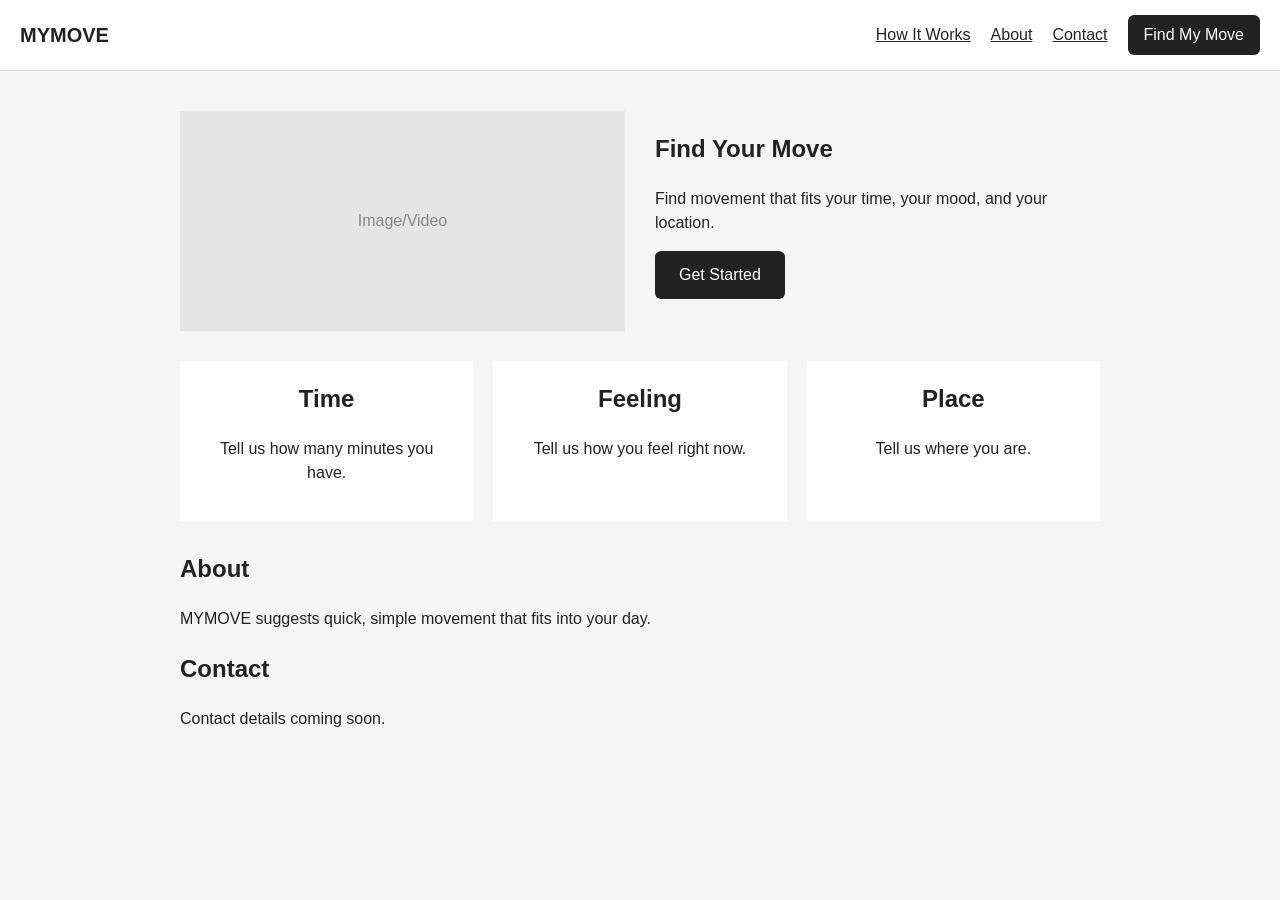
==== index.html @ b5148326 "revised files" ====
<!DOCTYPE html>
<html lang="en">

<head>
    <meta charset="UTF-8">
    <meta name="viewport" content="width=device-width, initial-scale=1.0">
    <title>MYMOVE | Personalized Movement for Everyday Life</title>
    <link rel="stylesheet" href="style.css">
</head>

<body data-page="home">

    <header class="site-header">
        <a href="index.html" class="logo">MYMOVE</a>
        <nav>
            <a href="index.html#how-it-works">How It Works</a>
            <a href="index.html#about">About</a>
            <a href="index.html#contact">Contact</a>
            <a href="move.html" class="nav-button">Find My Move</a>
        </nav>
    </header>

    <main class="container">

        <section class="hero">
            <div class="media-placeholder">Image/Video</div>

            <div>
                <h1>Find Your Move</h1>
                <p>Find movement that fits your time, your mood, and your location.</p>
                <a href="move.html" class="button">Get Started</a>
            </div>
        </section>

        <section id="how-it-works" class="info-row">
            <div class="info-box">
                <h2>Time</h2>
                <p>Tell us how many minutes you have.</p>
            </div>
            <div class="info-box">
                <h2>Feeling</h2>
                <p>Tell us how you feel right now.</p>
            </div>
            <div class="info-box">
                <h2>Place</h2>
                <p>Tell us where you are.</p>
            </div>
        </section>

        <section id="about">
            <h2>About</h2>
            <p>MYMOVE suggests quick, simple movement that fits into your day.</p>
        </section>

        <section id="contact">
            <h2>Contact</h2>
            <p>Contact details coming soon.</p>
        </section>

    </main>

    <script src="script.js"></script>
</body>

</html>
---- style.css ----
* {
    box-sizing: border-box;
}

body {
    margin: 0;
    font-family: Arial, sans-serif;
    background: #f5f5f5;
    color: #222;
    line-height: 1.5;
}

/* Header and nav */
.site-header {
    display: flex;
    flex-wrap: wrap;
    align-items: center;
    justify-content: space-between;
    gap: 10px;
    padding: 15px 20px;
    background: white;
    border-bottom: 1px solid #ddd;
}

.logo {
    font-weight: bold;
    font-size: 1.25rem;
    color: #222;
    text-decoration: none;
}

.site-header nav {
    display: flex;
    flex-wrap: wrap;
    align-items: center;
    gap: 20px;
}

.site-header nav a {
    color: #222;
}

.container {
    max-width: 960px;
    margin: 0 auto;
    padding: 40px 20px;
}

/* Buttons */
.button,
.nav-button {
    display: inline-block;
    padding: 12px 24px;
    border: none;
    border-radius: 6px;
    background: #222;
    color: white !important;
    font-size: 1rem;
    text-decoration: none;
    cursor: pointer;
}

.nav-button {
    padding: 8px 16px;
}

.button.secondary {
    background: #ddd;
    color: #222 !important;
}

.button-row {
    display: flex;
    flex-wrap: wrap;
    gap: 10px;
    margin: 20px 0;
}

button:focus-visible,
a:focus-visible,
input:focus-visible {
    outline: 3px solid #555;
    outline-offset: 2px;
}

/* Layout helpers */
.hero,
.two-column {
    display: grid;
    grid-template-columns: 1fr 1fr;
    gap: 30px;
    align-items: start;
}

.media-placeholder {
    display: flex;
    align-items: center;
    justify-content: center;
    min-height: 220px;
    background: #e5e5e5;
    color: #888;
}

.info-row {
    display: grid;
    grid-template-columns: repeat(3, 1fr);
    gap: 20px;
    margin: 30px 0;
}

.info-box {
    padding: 20px;
    background: white;
    text-align: center;
}

.info-box h2 {
    margin-top: 0;
}

/* Preference questions */
.question-grid {
    display: grid;
    grid-template-columns: repeat(3, 1fr);
    gap: 20px;
}

.question {
    padding: 20px;
    background: white;
}

.question h2 {
    font-size: 1rem;
}

.options {
    display: flex;
    flex-wrap: wrap;
    gap: 10px;
}

.question .options {
    flex-direction: column;
}

.option {
    padding: 10px 16px;
    border: 1px solid #ccc;
    border-radius: 6px;
    background: white;
    font-size: 1rem;
    cursor: pointer;
}

.option:hover,
.option.selected {
    background: #222;
    color: white;
}

#findMove {
    margin-top: 20px;
}

/* Suggestion details */
.details {
    padding-left: 20px;
}

/* Movement page */
.step-list label {
    margin-left: 8px;
}

.step-list li {
    margin-bottom: 8px;
}

.timer-panel {
    padding: 20px;
    background: white;
    text-align: center;
}

.timer {
    font-size: 3rem;
    font-weight: bold;
    margin: 10px 0;
}

.timer-panel .button-row {
    justify-content: center;
}

/* Completion page */
.history {
    padding-left: 20px;
}

/* Messages */
.error {
    color: #b00020;
    min-height: 1.5em;
}

.hidden {
    display: none;
}

/* Mobile */
@media (max-width: 700px) {
    .hero,
    .two-column,
    .info-row,
    .question-grid {
        grid-template-columns: 1fr;
    }

    .button-row .button {
        width: 100%;
        text-align: center;
    }
}
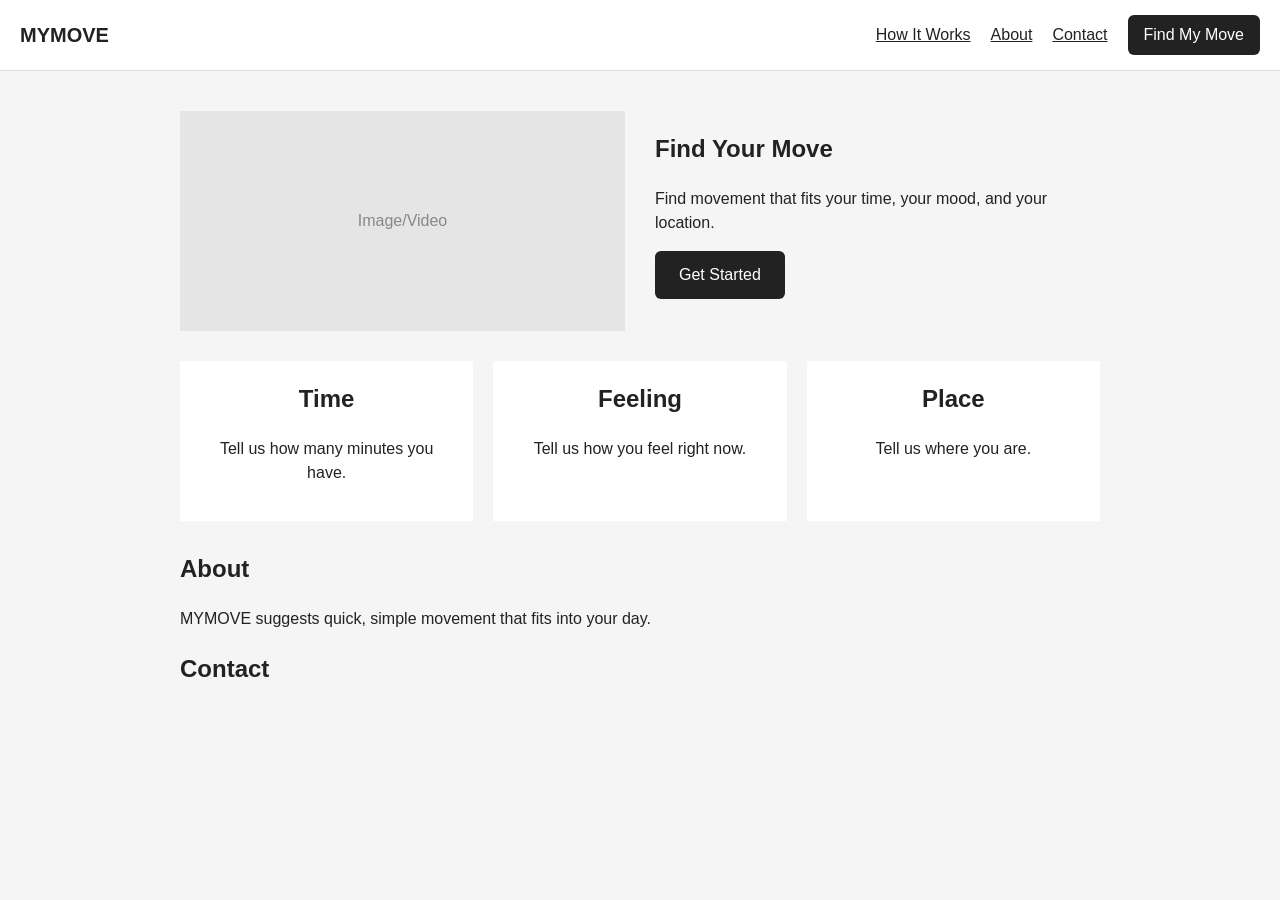
==== commit 43d06bec: "revised index.html" ====
--- a/index.html
+++ b/index.html
@@ -54,7 +54,6 @@
 
         <section id="contact">
             <h2>Contact</h2>
-            <p>Contact details coming soon.</p>
         </section>
 
     </main>
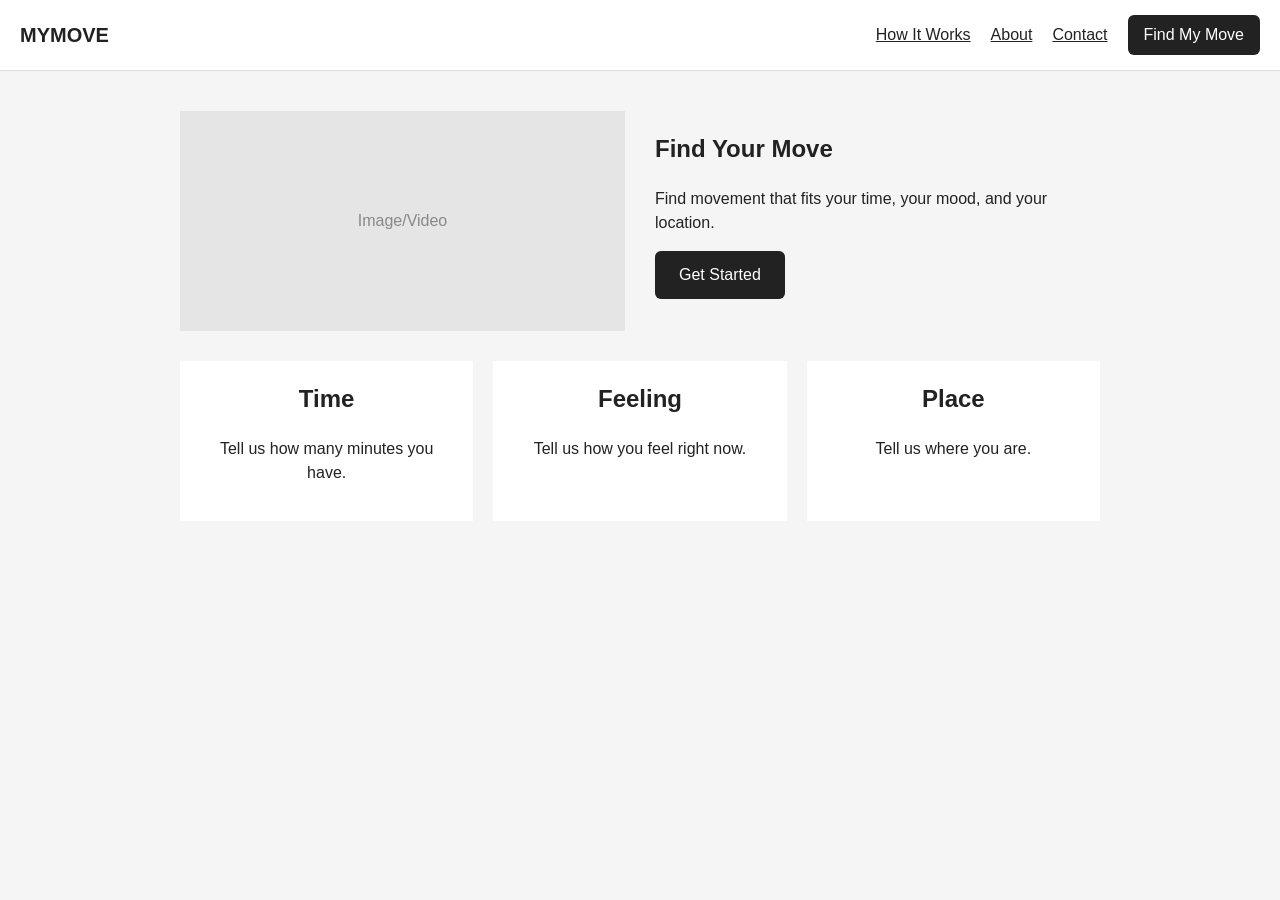
==== commit 4fda8d64: "added and edited files" ====
--- a/index.html
+++ b/index.html
@@ -4,19 +4,19 @@
 <head>
     <meta charset="UTF-8">
     <meta name="viewport" content="width=device-width, initial-scale=1.0">
-    <title>MYMOVE | Personalized Movement for Everyday Life</title>
+    <title>MYMOVE | Movement For The Moment</title>
     <link rel="stylesheet" href="style.css">
 </head>
 
-<body data-page="home">
+<body>
 
     <header class="site-header">
         <a href="index.html" class="logo">MYMOVE</a>
         <nav>
-            <a href="index.html#how-it-works">How It Works</a>
-            <a href="index.html#about">About</a>
-            <a href="index.html#contact">Contact</a>
-            <a href="move.html" class="nav-button">Find My Move</a>
+            <a href="how-it-works.html">How It Works</a>
+            <a href="about.html">About</a>
+            <a href="contact.html">Contact</a>
+            <a href="preferences.html" class="nav-button">Find My Move</a>
         </nav>
     </header>
 
@@ -28,11 +28,11 @@
             <div>
                 <h1>Find Your Move</h1>
                 <p>Find movement that fits your time, your mood, and your location.</p>
-                <a href="move.html" class="button">Get Started</a>
+                <a href="preferences.html" class="button">Get Started</a>
             </div>
         </section>
 
-        <section id="how-it-works" class="info-row">
+        <section class="info-row" aria-label="What MYMOVE asks">
             <div class="info-box">
                 <h2>Time</h2>
                 <p>Tell us how many minutes you have.</p>
@@ -47,18 +47,8 @@
             </div>
         </section>
 
-        <section id="about">
-            <h2>About</h2>
-            <p>MYMOVE suggests quick, simple movement that fits into your day.</p>
-        </section>
-
-        <section id="contact">
-            <h2>Contact</h2>
-        </section>
-
     </main>
 
-    <script src="script.js"></script>
 </body>
 
 </html>
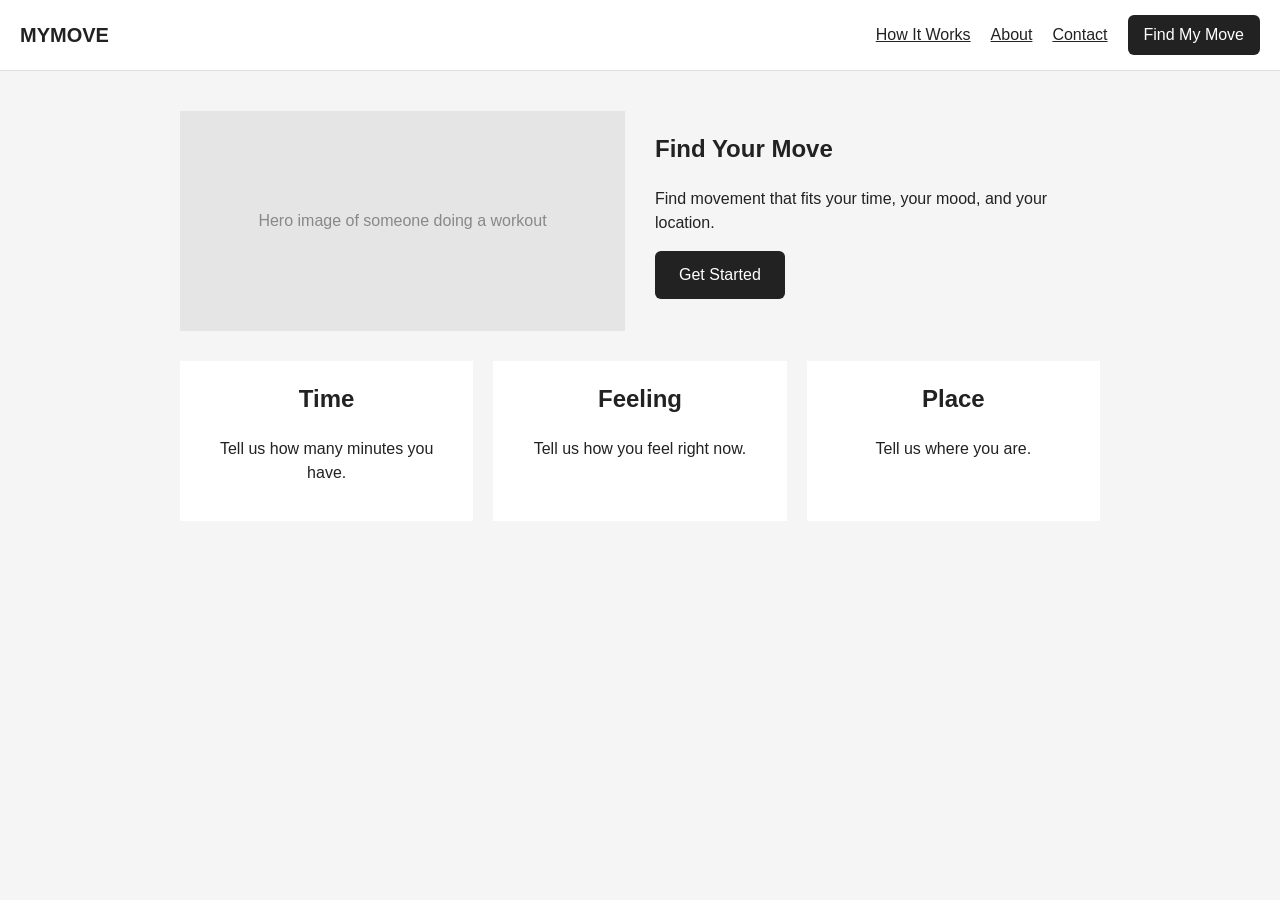
==== commit ae522508: "changed alt text on homepage" ====
--- a/index.html
+++ b/index.html
@@ -23,7 +23,7 @@
     <main class="container">
 
         <section class="hero">
-            <div class="media-placeholder">Image/Video</div>
+            <div class="media-placeholder">Hero image of someone doing a workout</div>
 
             <div>
                 <h1>Find Your Move</h1>
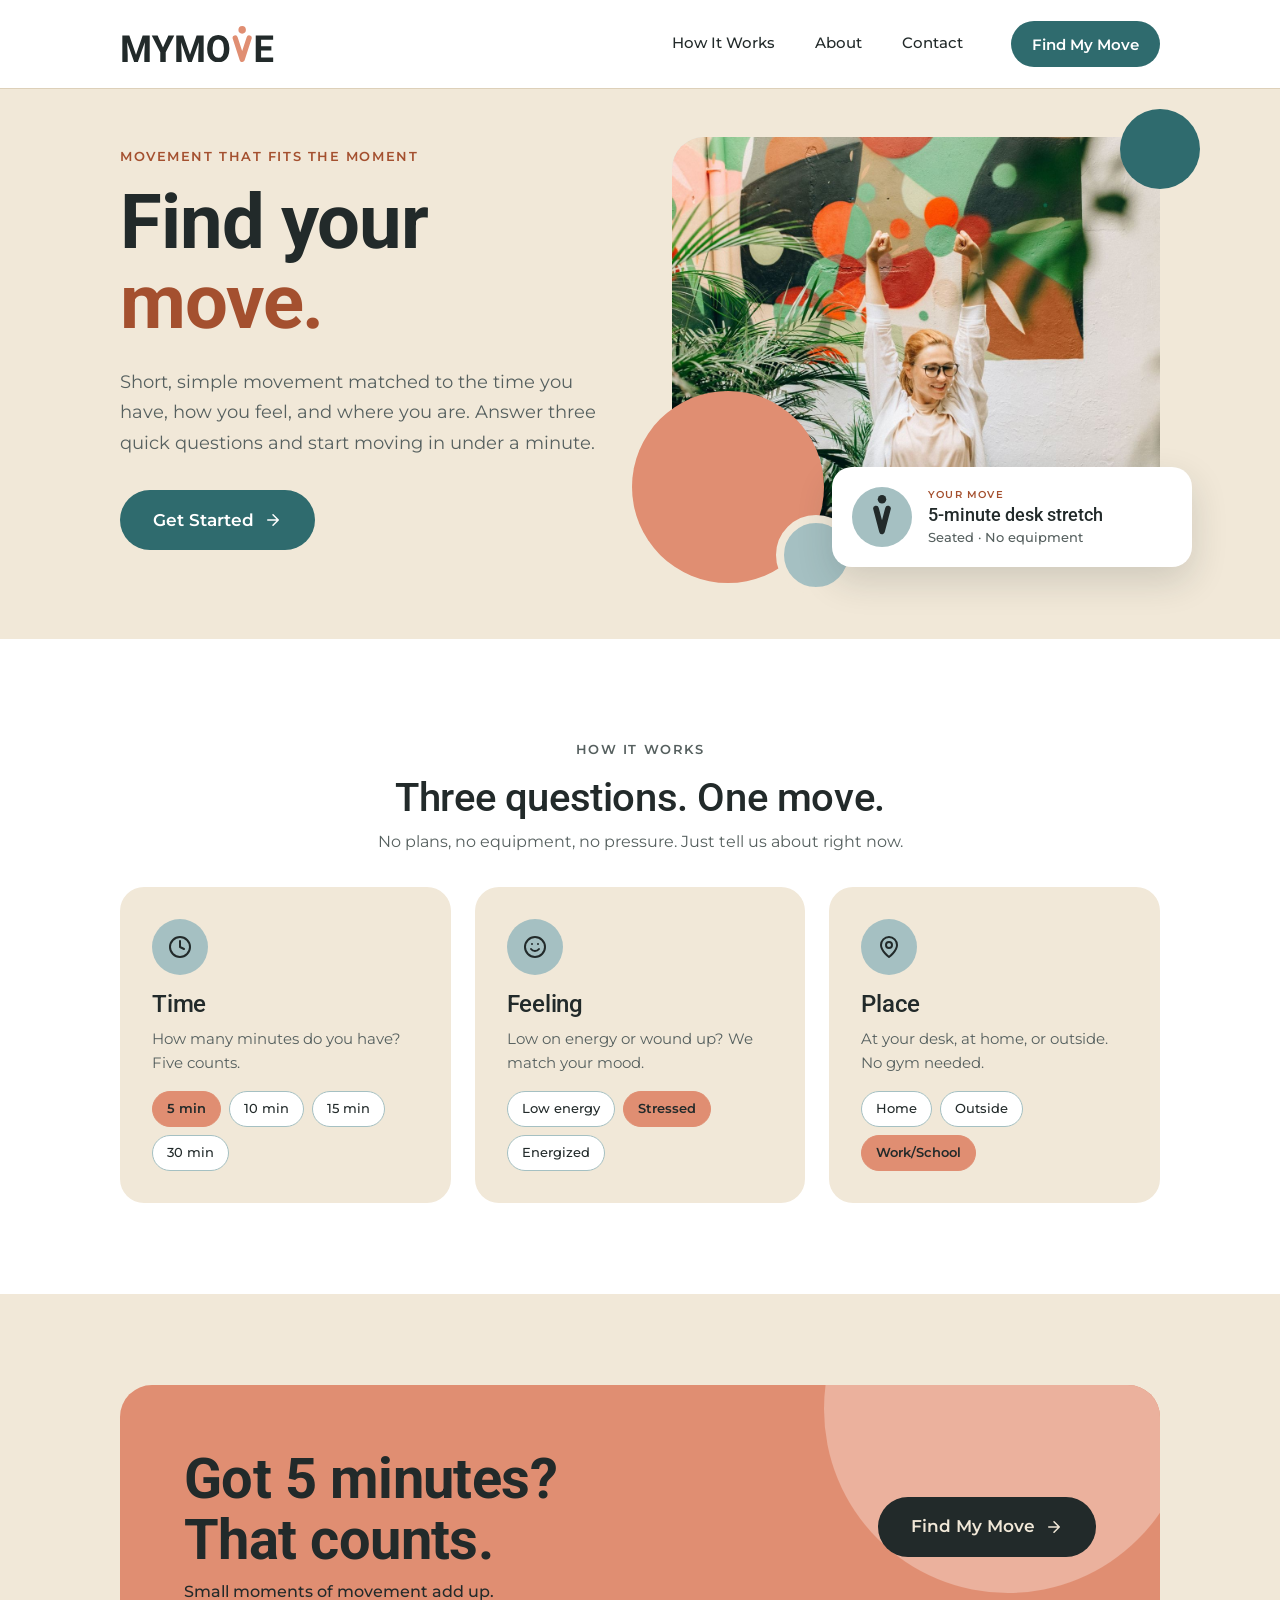
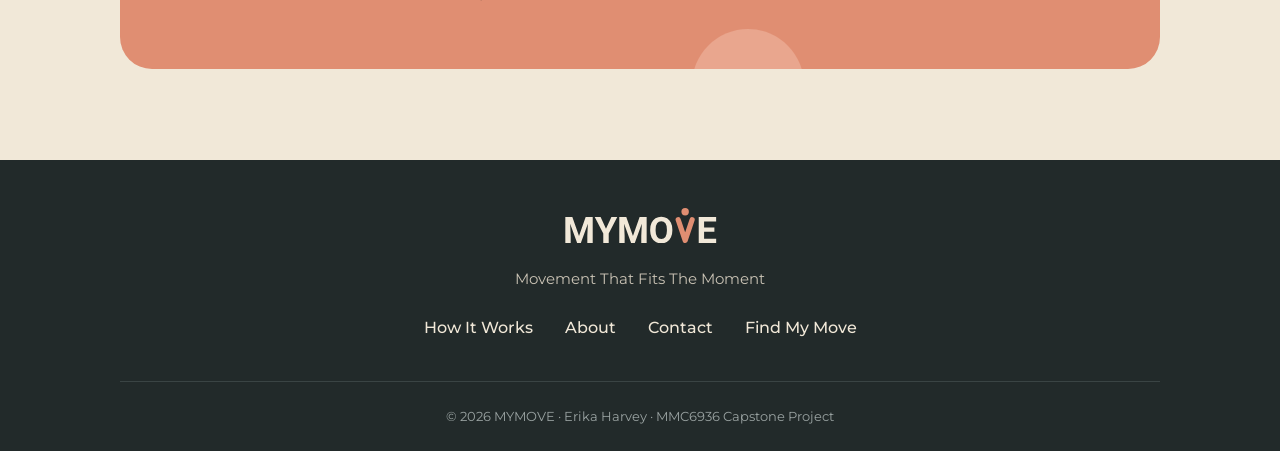
==== commit 1a2b604a: "applied visual designs" ====
--- a/index.html
+++ b/index.html
@@ -1,54 +1,116 @@
 <!DOCTYPE html>
 <html lang="en">
+<head>
+  <meta charset="UTF-8">
+  <meta name="viewport" content="width=device-width, initial-scale=1.0">
+  <title>MYMOVE | Movement For The Moment</title>
+  <meta name="description" content="MYMOVE suggests quick, simple movement that fits your time, your mood, and where you are.">
+  <link rel="icon" href="assets/favicon.svg" type="image/svg+xml">
+  <link rel="preconnect" href="https://fonts.googleapis.com">
+  <link rel="preconnect" href="https://fonts.gstatic.com" crossorigin>
+  <link href="https://fonts.googleapis.com/css2?family=Montserrat:wght@400;500;600&family=Roboto:wght@500;700&display=swap" rel="stylesheet">
+  <link rel="stylesheet" href="css/main.css">
+</head>
+<body data-page="home">
+  <a class="visually-hidden" href="#main">Skip to content</a>
+  <header class="site-header">
+    <div class="container site-header__inner">
+      <a class="site-header__logo" href="index.html"><img src="assets/logo.svg" alt="MYMOVE home" width="154" height="35"></a>
+      <nav class="site-nav" aria-label="Main">
+        <ul class="site-nav__list" id="site-menu">
+          <li><a class="site-nav__link" href="how-it-works.html">How It Works</a></li>
+          <li><a class="site-nav__link" href="about.html">About</a></li>
+          <li><a class="site-nav__link" href="contact.html">Contact</a></li>
+          <li class="site-nav__cta"><a class="button button--primary button--small button--block" href="preferences.html">Find My Move</a></li>
+        </ul>
+      </nav>
+      <a class="button button--primary button--small site-header__cta" href="preferences.html">Find My Move</a>
+      <button class="site-header__toggle" type="button" aria-expanded="false" aria-controls="site-menu">
+        <svg class="icon" aria-hidden="true"><use href="assets/icons.svg#menu"></use></svg><span class="visually-hidden">Menu</span>
+      </button>
+    </div>
+  </header>
+  <main id="main">
+    <section class="hero">
+      <div class="container split">
+        <div>
+          <p class="eyebrow">Movement that fits the moment</p>
+          <h1 class="hero__title">Find your<br> <span class="text-accent">move.</span></h1>
+          <p class="lead">Short, simple movement matched to the time you have, how you feel, and where you are. Answer three quick questions and start moving in under a minute.</p>
+          <div class="hero__actions">
+            <a class="button button--primary button--large" href="preferences.html">Get Started <svg class="icon" aria-hidden="true"><use href="assets/icons.svg#arrow"></use></svg></a>
+          </div>
+        </div>
+        <div class="media hero__media">
+          <div class="media__frame"><img src="assets/images/desk-stretch.jpg" alt="A smiling woman stretches both arms overhead at her desk" width="1200" height="1800" style="object-position: 50% 48%"></div>
+          <span class="media__circle media__circle--teal" aria-hidden="true"></span><span class="media__circle media__circle--terracotta" aria-hidden="true"></span><span class="media__circle media__circle--blue" aria-hidden="true"></span>
+          <div class="move-card">
+            <img class="move-card__mark" src="assets/submark.svg" alt="" width="60" height="60">
+            <div>
+              <p class="move-card__eyebrow">Your move</p>
+              <p class="move-card__title">5-minute desk stretch</p>
+              <p class="move-card__meta">Seated · No equipment</p>
+            </div>
+          </div>
+        </div>
+      </div>
+    </section>
 
-<head>
-    <meta charset="UTF-8">
-    <meta name="viewport" content="width=device-width, initial-scale=1.0">
-    <title>MYMOVE | Movement For The Moment</title>
-    <link rel="stylesheet" href="style.css">
-</head>
+    <section class="section section--white">
+      <div class="container">
+        <header class="section__header section__header--center home-how__header">
+          <p class="eyebrow">How it works</p>
+          <h2>Three questions.<br class="u-mobile-only"> One move.</h2>
+          <p class="u-desktop-only">No plans, no equipment, no pressure. Just tell us about right now.</p>
+        </header>
+        <div class="grid grid--3">
+          <article class="card card--cream input-card input-card--row">
+            <span class="icon-badge input-card__icon"><svg class="icon" aria-hidden="true"><use href="assets/icons.svg#clock"></use></svg></span>
+            <h3 class="card__title input-card__title">Time</h3>
+            <p class="card__text input-card__text">How many minutes do you have? Five counts.</p>
+            <ul class="chip-list input-card__chips" aria-label="Time options"><li class="chip chip--selected">5 min</li><li class="chip">10 min</li><li class="chip">15 min</li><li class="chip">30 min</li></ul>
+          </article>
+          <article class="card card--cream input-card input-card--row">
+            <span class="icon-badge input-card__icon"><svg class="icon" aria-hidden="true"><use href="assets/icons.svg#smile"></use></svg></span>
+            <h3 class="card__title input-card__title">Feeling</h3>
+            <p class="card__text input-card__text">Low on energy or wound up? We match your mood.</p>
+            <ul class="chip-list input-card__chips" aria-label="Feeling options"><li class="chip">Low energy</li><li class="chip chip--selected">Stressed</li><li class="chip">Energized</li></ul>
+          </article>
+          <article class="card card--cream input-card input-card--row">
+            <span class="icon-badge input-card__icon"><svg class="icon" aria-hidden="true"><use href="assets/icons.svg#pin"></use></svg></span>
+            <h3 class="card__title input-card__title">Place</h3>
+            <p class="card__text input-card__text">At your desk, at home, or outside. No gym needed.</p>
+            <ul class="chip-list input-card__chips" aria-label="Place options"><li class="chip">Home</li><li class="chip">Outside</li><li class="chip chip--selected">Work/School</li></ul>
+          </article>
+        </div>
+      </div>
+    </section>
 
-<body>
-
-    <header class="site-header">
-        <a href="index.html" class="logo">MYMOVE</a>
-        <nav>
-            <a href="how-it-works.html">How It Works</a>
-            <a href="about.html">About</a>
-            <a href="contact.html">Contact</a>
-            <a href="preferences.html" class="nav-button">Find My Move</a>
-        </nav>
-    </header>
-
-    <main class="container">
-
-        <section class="hero">
-            <div class="media-placeholder">Hero image of someone doing a workout</div>
-
-            <div>
-                <h1>Find Your Move</h1>
-                <p>Find movement that fits your time, your mood, and your location.</p>
-                <a href="preferences.html" class="button">Get Started</a>
-            </div>
-        </section>
-
-        <section class="info-row" aria-label="What MYMOVE asks">
-            <div class="info-box">
-                <h2>Time</h2>
-                <p>Tell us how many minutes you have.</p>
-            </div>
-            <div class="info-box">
-                <h2>Feeling</h2>
-                <p>Tell us how you feel right now.</p>
-            </div>
-            <div class="info-box">
-                <h2>Place</h2>
-                <p>Tell us where you are.</p>
-            </div>
-        </section>
-
-    </main>
-
+    <section class="section">
+      <div class="container">
+        <div class="cta-band">
+          <div>
+            <h2 class="cta-band__title">Got 5 minutes?<br>That counts.</h2>
+            <p class="cta-band__text">Small moments of movement add up.</p>
+          </div>
+          <a class="button button--dark button--large" href="preferences.html">Find My Move <svg class="icon" aria-hidden="true"><use href="assets/icons.svg#arrow"></use></svg></a>
+        </div>
+      </div>
+    </section>
+  </main>
+  <footer class="site-footer">
+    <div class="container">
+      <img class="site-footer__logo" src="assets/logo-reversed.svg" alt="MYMOVE" width="154" height="35">
+      <p class="site-footer__tagline">Movement That Fits The Moment</p>
+      <ul class="site-footer__links">
+        <li><a href="how-it-works.html">How It Works</a></li>
+        <li><a href="about.html">About</a></li>
+        <li><a href="contact.html">Contact</a></li>
+        <li><a href="preferences.html">Find My Move</a></li>
+      </ul>
+      <p class="site-footer__legal">© 2026 MYMOVE · Erika Harvey · MMC6936 Capstone Project</p>
+    </div>
+  </footer>
+  <script src="js/main.js" defer></script>
 </body>
-
-</html>+</html>
--- a/css/main.css
+++ b/css/main.css
@@ -0,0 +1,50 @@
+/* =========================================================
+   MYMOVE stylesheet
+   ---------------------------------------------------------
+   Organization: layered folders + BEM naming
+     base/        design tokens, reset, typography (global defaults)
+     layout/      page-level structure (containers, sections, grids)
+     components/  reusable blocks named with BEM (.block__element--modifier)
+     pages/       small, page-specific arrangements of components
+     utilities/   single-purpose helpers (loaded last so they win)
+   To add a page: create pages/<page>.css and import it below.
+   To add a component: create components/<component>.css and import it below.
+   Mobile first: base styles target phones, then
+     @media (min-width: 700px)  tablet
+     @media (min-width: 1100px) desktop
+   ========================================================= */
+
+@import url("base/tokens.css");
+@import url("base/reset.css");
+@import url("base/typography.css");
+
+@import url("layout/layout.css");
+
+@import url("components/button.css");
+@import url("components/icon.css");
+@import url("components/site-header.css");
+@import url("components/site-footer.css");
+@import url("components/card.css");
+@import url("components/input-card.css");
+@import url("components/chip.css");
+@import url("components/option.css");
+@import url("components/stepper.css");
+@import url("components/media.css");
+@import url("components/move-card.css");
+@import url("components/cta-band.css");
+@import url("components/step-list.css");
+@import url("components/timer.css");
+@import url("components/note.css");
+@import url("components/stat.css");
+@import url("components/history.css");
+
+@import url("pages/home.css");
+@import url("pages/preferences.css");
+@import url("pages/suggestion.css");
+@import url("pages/activity.css");
+@import url("pages/completion.css");
+@import url("pages/how-it-works.css");
+@import url("pages/about.css");
+@import url("pages/contact.css");
+
+@import url("utilities/utilities.css");
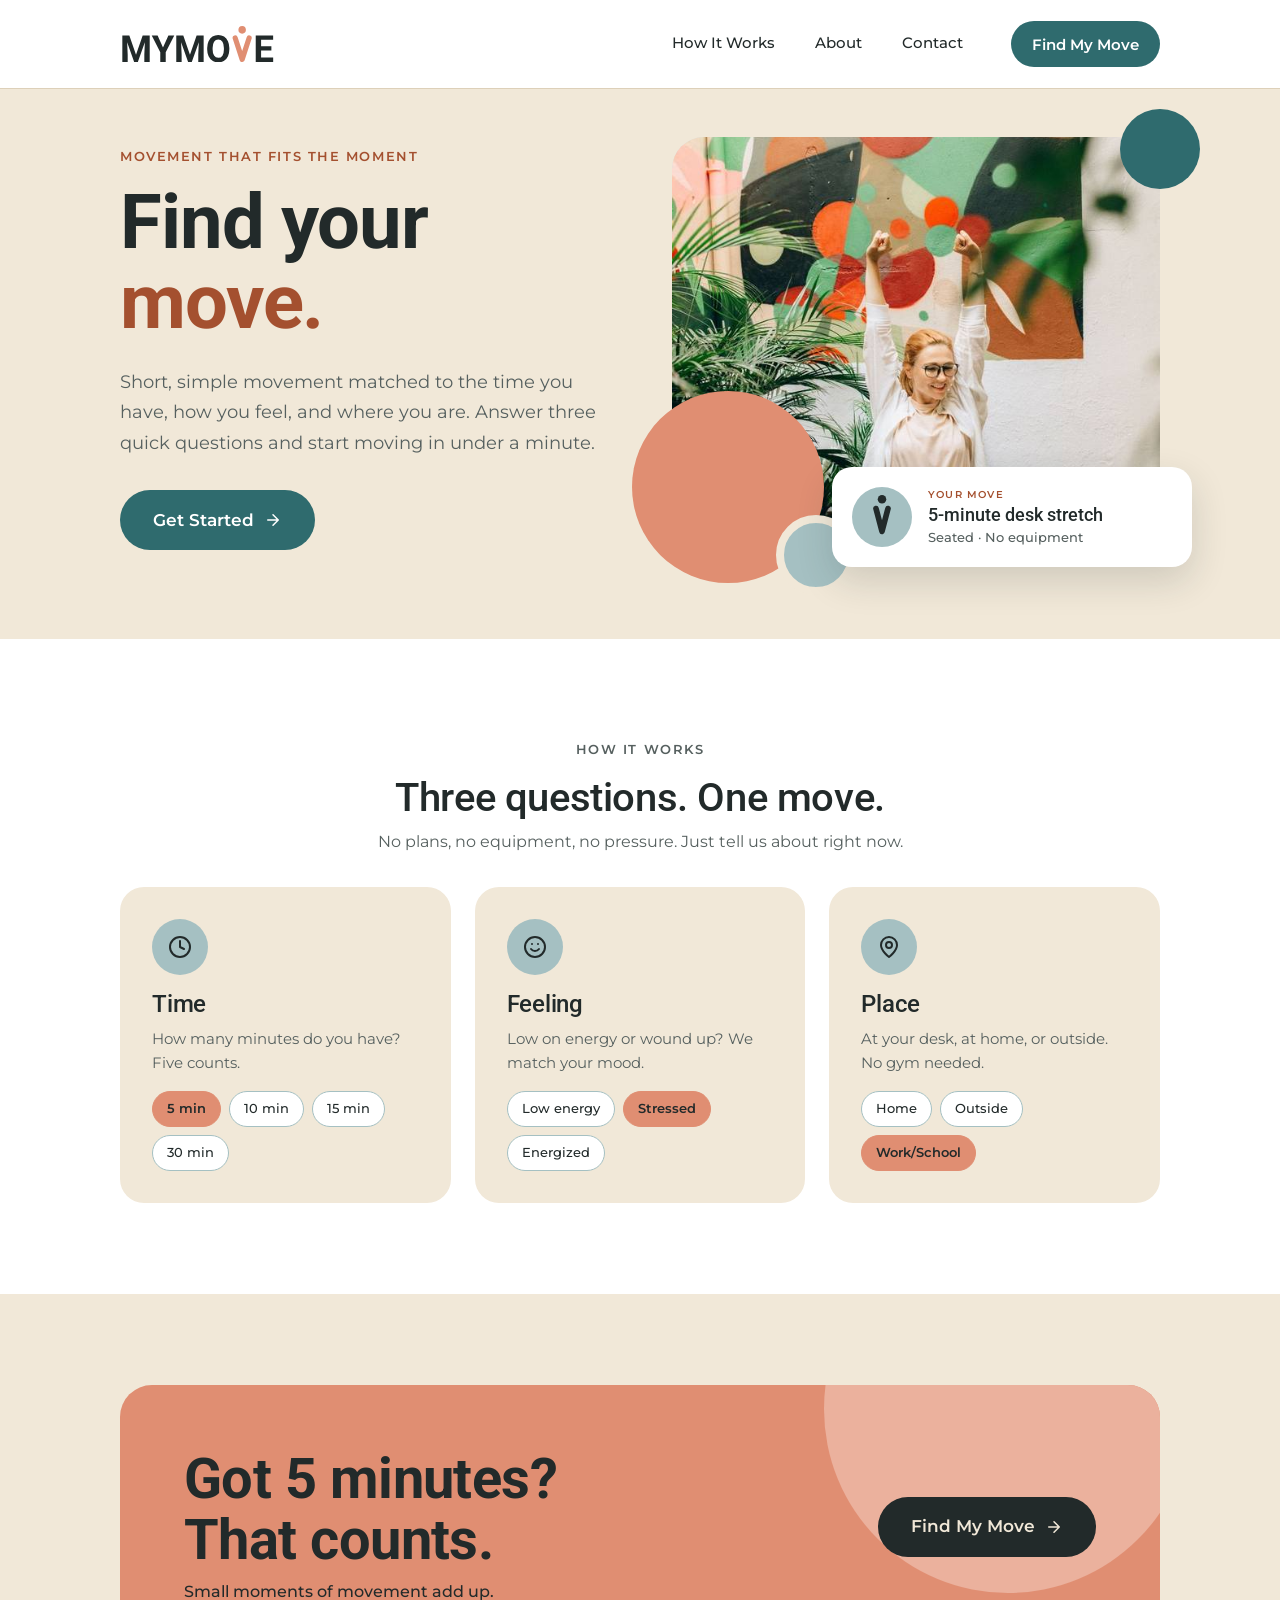
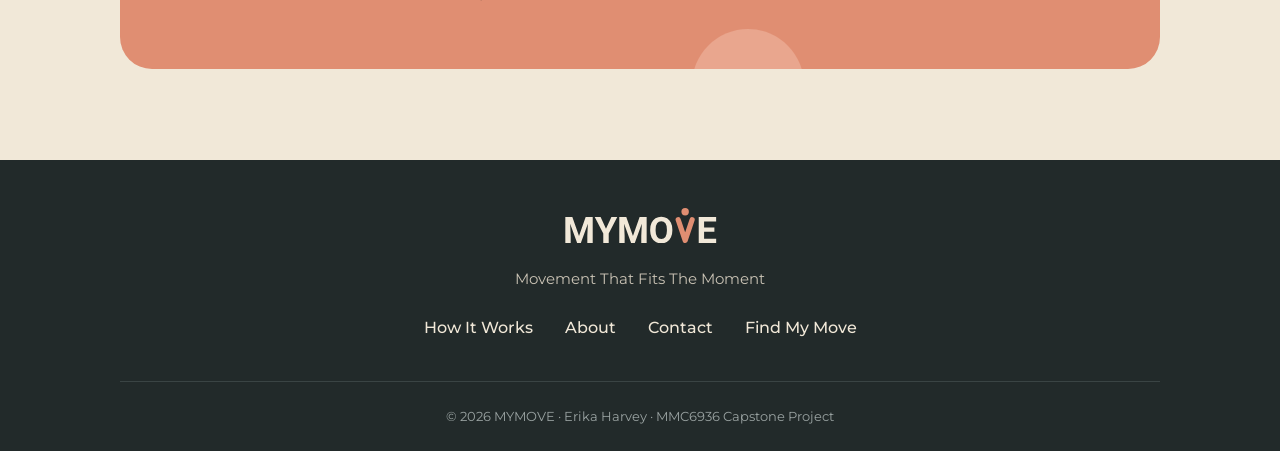
==== commit 9180acb0: "fixes for audit" ====
--- a/index.html
+++ b/index.html
@@ -8,8 +8,10 @@
   <link rel="icon" href="assets/favicon.svg" type="image/svg+xml">
   <link rel="preconnect" href="https://fonts.googleapis.com">
   <link rel="preconnect" href="https://fonts.gstatic.com" crossorigin>
-  <link href="https://fonts.googleapis.com/css2?family=Montserrat:wght@400;500;600&family=Roboto:wght@500;700&display=swap" rel="stylesheet">
-  <link rel="stylesheet" href="css/main.css">
+  <!-- Fonts load without blocking the page; text shows in a fallback font for a moment, then swaps -->
+  <link rel="preload" href="https://fonts.googleapis.com/css2?family=Montserrat:wght@400;500;600&family=Roboto:wght@500;700&display=swap" as="style" onload="this.onload=null;this.rel='stylesheet'">
+  <noscript><link rel="stylesheet" href="https://fonts.googleapis.com/css2?family=Montserrat:wght@400;500;600&family=Roboto:wght@500;700&display=swap"></noscript>
+  <link rel="stylesheet" href="css/styles.css">
 </head>
 <body data-page="home">
   <a class="visually-hidden" href="#main">Skip to content</a>
@@ -42,7 +44,7 @@
           </div>
         </div>
         <div class="media hero__media">
-          <div class="media__frame"><img src="assets/images/desk-stretch.jpg" alt="A smiling woman stretches both arms overhead at her desk" width="1200" height="1800" style="object-position: 50% 48%"></div>
+          <div class="media__frame"><img src="assets/images/desk-stretch.jpg" srcset="assets/images/desk-stretch-600.jpg 600w, assets/images/desk-stretch.jpg 900w" sizes="(min-width: 1100px) 540px, (min-width: 700px) 45vw, 92vw" alt="A smiling woman stretches both arms overhead at her desk" width="900" height="1350" fetchpriority="high" decoding="async" style="object-position: 50% 48%"></div>
           <span class="media__circle media__circle--teal" aria-hidden="true"></span><span class="media__circle media__circle--terracotta" aria-hidden="true"></span><span class="media__circle media__circle--blue" aria-hidden="true"></span>
           <div class="move-card">
             <img class="move-card__mark" src="assets/submark.svg" alt="" width="60" height="60">
--- a/css/styles.css
+++ b/css/styles.css
@@ -0,0 +1,945 @@
+/* MYMOVE styles: generated from css/main.css (all source files combined in the same order).
+   Edit the source files, then rebuild with tools/build-css.html. Do not edit this file directly. */
+:root {
+  --color-dusty-blue: #a5c0c2;      
+  --color-terracotta: #e08e72;      
+  --color-soft-cream: #f1e8d8;      
+  --color-charcoal: #222a2a;        
+  --color-deep-teal: #2f6b6e;       
+  --color-deep-terracotta: #a4502f; 
+  --color-white: #ffffff;
+  --color-blue-tint: #dce7e8;
+  --color-terracotta-tint: #f6d8cc;
+  --color-terracotta-light: #ebb19d;
+  --color-cream-dark: #e4d7c1;
+  --color-line: #ddd0b9;
+  --color-text-muted: #56605f;
+  --color-footer-muted: #9aa3a2;
+  --font-heading: "Roboto", Arial, sans-serif;
+  --font-body: "Montserrat", Arial, sans-serif;
+  --text-display: clamp(2.875rem, 2rem + 3.6vw, 4.75rem); 
+  --text-h1: clamp(2.125rem, 1.6rem + 2vw, 3.25rem);       
+  --text-h2: clamp(1.75rem, 1.4rem + 1.4vw, 2.5rem);       
+  --text-h3: clamp(1.25rem, 1.1rem + 0.5vw, 1.5rem);       
+  --text-body: 1rem;
+  --text-lead: clamp(1rem, 0.95rem + 0.25vw, 1.125rem);
+  --text-small: 0.875rem;
+  --text-caption: 0.8125rem;
+  --space-1: 0.5rem;
+  --space-2: 1rem;
+  --space-3: 1.5rem;
+  --space-4: 2rem;
+  --space-5: 2.5rem;
+  --space-6: 3rem;
+  --space-8: 4rem;
+  --space-10: 5rem;
+  --section-space: clamp(3.5rem, 2.5rem + 4vw, 6.25rem);
+  --radius-sm: 0.75rem;
+  --radius-md: 1.25rem;
+  --radius-lg: 1.5rem;
+  --radius-xl: 2rem;
+  --radius-pill: 999px;
+  --shadow-soft: 0 8px 24px rgba(34, 42, 42, 0.1);
+  --shadow-lift: 0 14px 36px rgba(34, 42, 42, 0.16);
+  --container-max: 75rem; 
+  --gutter: 1.25rem;      
+  --header-height: 4.5rem;
+}
+@media (min-width: 700px) {
+  :root { --gutter: 2.5rem; --header-height: 4.75rem; }
+}
+@media (min-width: 1100px) {
+  :root { --gutter: 7.5rem; --header-height: 5.5rem; }
+}
+*, *::before, *::after { box-sizing: border-box; }
+* { margin: 0; }
+html { -webkit-text-size-adjust: 100%; }
+body { min-height: 100vh; line-height: 1.6; -webkit-font-smoothing: antialiased; }
+img, svg, video { display: block; max-width: 100%; }
+img { height: auto; }
+input, button, textarea, select { font: inherit; color: inherit; }
+button { cursor: pointer; background: none; border: 0; padding: 0; }
+:where(ul[class], ol[class]) { list-style: none; padding: 0; }
+a { color: inherit; }
+:focus-visible { outline: 3px solid var(--color-deep-teal); outline-offset: 3px; }
+@media (prefers-reduced-motion: reduce) {
+  *, *::before, *::after { animation: none !important; transition: none !important; scroll-behavior: auto !important; }
+}
+[hidden] { display: none !important; }
+body {
+  font-family: var(--font-body);
+  font-size: var(--text-body);
+  color: var(--color-charcoal);
+  background: var(--color-soft-cream);
+}
+h1, h2, h3, h4 { font-family: var(--font-heading); line-height: 1.15; letter-spacing: -0.01em; }
+h1 { font-weight: 700; font-size: var(--text-h1); }
+h2 { font-weight: 500; font-size: var(--text-h2); }
+h3 { font-weight: 500; font-size: var(--text-h3); }
+p { max-width: 65ch; }
+.eyebrow {
+  font-family: var(--font-body);
+  font-size: var(--text-caption);
+  font-weight: 600;
+  letter-spacing: 0.12em;
+  text-transform: uppercase;
+  color: var(--color-deep-terracotta);
+  margin-bottom: var(--space-2);
+}
+.lead { font-size: var(--text-lead); line-height: 1.7; color: var(--color-text-muted); }
+.text-accent { color: var(--color-deep-terracotta); }
+.text-link {
+  color: var(--color-deep-terracotta);
+  font-weight: 600;
+  text-decoration: underline;
+  text-underline-offset: 0.3em;
+  text-decoration-thickness: 1.5px;
+}
+.text-link:hover { color: var(--color-charcoal); }
+.container {
+  width: 100%;
+  max-width: calc(var(--container-max) + var(--gutter) * 2);
+  margin-inline: auto;
+  padding-inline: var(--gutter);
+}
+.container--narrow { max-width: calc(57.5rem + var(--gutter) * 2); }
+.page { padding-block: var(--space-4) var(--section-space); }
+.section { padding-block: var(--section-space); }
+.section--white { background: var(--color-white); }
+.section__header { margin-bottom: var(--space-4); }
+.section__header--center { text-align: center; }
+.section__header--center p { margin-inline: auto; }
+.section__header--split { display: flex; flex-wrap: wrap; align-items: end; justify-content: space-between; gap: var(--space-2); }
+.section__header p { color: var(--color-text-muted); margin-top: var(--space-1); }
+.page-title { text-align: center; margin-block: var(--space-4) var(--space-4); }
+.page-title p { color: var(--color-text-muted); font-size: var(--text-lead); margin: var(--space-1) auto 0; }
+.grid { display: grid; gap: var(--space-2); }
+@media (min-width: 700px) {
+  .grid--2 { grid-template-columns: repeat(2, 1fr); }
+  .grid--3-tablet { grid-template-columns: repeat(3, 1fr); }
+}
+@media (min-width: 1100px) {
+  .grid { gap: var(--space-3); }
+  .grid--3 { grid-template-columns: repeat(3, 1fr); }
+  .grid--4 { grid-template-columns: repeat(4, 1fr); }
+}
+.split { display: grid; gap: var(--space-5); align-items: center; }
+@media (min-width: 700px) {
+  .split { grid-template-columns: 1fr 1fr; gap: var(--space-4); }
+}
+@media (min-width: 1100px) {
+  .split { gap: var(--space-8); }
+}
+.section--flush-top { padding-top: 0; }
+.button {
+  display: inline-flex;
+  align-items: center;
+  justify-content: center;
+  gap: 0.625rem;
+  min-height: 3.5rem;
+  padding: 0 1.75rem;
+  border-radius: var(--radius-pill);
+  border: 1.5px solid transparent;
+  font-family: var(--font-body);
+  font-weight: 600;
+  font-size: 1rem;
+  line-height: 1;
+  text-decoration: none;
+  white-space: nowrap;
+  transition: background-color 0.2s, color 0.2s, border-color 0.2s, transform 0.2s;
+}
+.button:active { transform: scale(0.98); }
+.button .icon { width: 1.125rem; height: 1.125rem; }
+.button--primary { background: var(--color-deep-teal); color: var(--color-white); }
+.button--primary:hover { background: #245659; }
+.button--secondary { background: var(--color-white); color: var(--color-charcoal); border-color: var(--color-dusty-blue); }
+.button--secondary:hover { border-color: var(--color-deep-teal); }
+.button--dark { background: var(--color-charcoal); color: var(--color-soft-cream); }
+.button--dark:hover { background: #0f1414; }
+.button--small { min-height: 2.875rem; padding: 0 1.25rem; font-size: 0.9375rem; }
+.button--large { min-height: 3.75rem; font-size: 1.0625rem; padding: 0 2rem; }
+.button--block { display: flex; width: 100%; }
+.button[disabled] { opacity: 0.5; cursor: not-allowed; }
+.button-row { display: flex; flex-wrap: wrap; gap: var(--space-2); align-items: center; }
+.button-row--stack > .button { flex: 1 1 100%; }
+@media (min-width: 700px) {
+  .button-row--stack > .button { flex: 1 1 0; }
+}
+.icon { width: 1.5rem; height: 1.5rem; flex-shrink: 0; }
+.icon--sm { width: 1.125rem; height: 1.125rem; }
+.icon--lg { width: 1.75rem; height: 1.75rem; }
+.icon-badge {
+  display: inline-grid;
+  place-items: center;
+  width: 3.5rem;
+  height: 3.5rem;
+  border-radius: 50%;
+  background: var(--color-dusty-blue);
+  color: var(--color-charcoal);
+  flex-shrink: 0;
+}
+.icon-badge--sm { width: 2.75rem; height: 2.75rem; }
+.icon-badge--sm .icon { width: 1.25rem; height: 1.25rem; }
+.icon-badge--tint { background: var(--color-blue-tint); color: var(--color-deep-teal); }
+.icon-badge--terracotta { background: var(--color-terracotta); }
+.icon-badge--teal { background: var(--color-deep-teal); color: var(--color-soft-cream); }
+.num {
+  display: inline-grid;
+  place-items: center;
+  width: 2.75rem;
+  height: 2.75rem;
+  border-radius: 50%;
+  font-family: var(--font-heading);
+  font-weight: 700;
+  background: var(--color-terracotta);
+  color: var(--color-charcoal);
+}
+.num--blue { background: var(--color-dusty-blue); }
+.num--dark { background: var(--color-charcoal); color: var(--color-soft-cream); }
+.num--teal { background: var(--color-deep-teal); color: var(--color-soft-cream); }
+.site-header {
+  position: sticky;
+  top: 0;
+  z-index: 50;
+  background: var(--color-white);
+  border-bottom: 1px solid var(--color-line);
+}
+.site-header__inner {
+  display: flex;
+  align-items: center;
+  gap: var(--space-2);
+  min-height: var(--header-height);
+}
+.site-header__logo { margin-right: auto; display: block; }
+.site-header__logo img { width: 7.75rem; }
+.site-header__cta { display: none; }
+.site-header__toggle {
+  display: grid;
+  place-items: center;
+  width: 2.75rem;
+  height: 2.75rem;
+  border-radius: 50%;
+  background: var(--color-soft-cream);
+  color: var(--color-charcoal);
+}
+.site-nav__list {
+  display: none;
+  position: absolute;
+  top: 100%;
+  left: 0;
+  right: 0;
+  flex-direction: column;
+  gap: var(--space-1);
+  padding: var(--space-2) var(--gutter) var(--space-3);
+  background: var(--color-white);
+  border-bottom: 1px solid var(--color-line);
+  box-shadow: var(--shadow-soft);
+}
+.site-nav__list.is-open { display: flex; }
+.site-nav__link {
+  display: block;
+  padding: 0.75rem 0;
+  font-weight: 500;
+  font-size: 1.0625rem;
+  text-decoration: none;
+  border-bottom: 1px solid var(--color-soft-cream);
+}
+.site-nav__link[aria-current="page"] { color: var(--color-deep-terracotta); }
+.site-nav__cta { margin-top: var(--space-2); }
+@media (min-width: 700px) {
+  .site-header__logo img { width: 8.125rem; }
+  .site-header__cta { display: inline-flex; }
+  .site-nav__cta { display: none; }
+}
+@media (min-width: 1100px) {
+  .site-header__logo img { width: 9.625rem; }
+  .site-header__toggle, .site-header__cta { display: none; }
+  .site-nav__list {
+    display: flex;
+    position: static;
+    flex-direction: row;
+    align-items: center;
+    gap: var(--space-5);
+    padding: 0;
+    border: 0;
+    box-shadow: none;
+    background: none;
+  }
+  .site-nav__link {
+    padding: 0.25rem 0;
+    font-size: 0.9375rem;
+    border-bottom: 2.5px solid transparent;
+  }
+  .site-nav__link:hover { border-bottom-color: var(--color-dusty-blue); }
+  .site-nav__link[aria-current="page"] { color: var(--color-charcoal); border-bottom-color: var(--color-terracotta); }
+  .site-nav__cta { display: list-item; margin: 0 0 0 var(--space-1); }
+}
+.site-footer {
+  background: var(--color-charcoal);
+  color: var(--color-soft-cream);
+  text-align: center;
+  padding-block: var(--space-6) var(--space-3);
+}
+.site-footer__logo { width: 7.75rem; margin: 0 auto; }
+.site-footer__tagline { margin: var(--space-3) auto 0; color: #c9c2b4; font-size: 0.9375rem; }
+.site-footer__links {
+  display: flex;
+  flex-wrap: wrap;
+  justify-content: center;
+  gap: var(--space-1) var(--space-4);
+  margin-top: var(--space-3);
+}
+.site-footer__links a { text-decoration: none; font-weight: 500; }
+.site-footer__links a:hover { color: var(--color-terracotta); }
+.site-footer__legal {
+  margin: var(--space-5) auto 0;
+  padding-top: var(--space-3);
+  border-top: 1px solid #3a4444;
+  max-width: none;
+  color: var(--color-footer-muted);
+  font-size: var(--text-caption);
+}
+@media (min-width: 1100px) {
+  .site-footer__logo { width: 9.625rem; }
+}
+.card {
+  background: var(--color-white);
+  border-radius: var(--radius-lg);
+  padding: 1.25rem;
+}
+@media (min-width: 700px) { .card { padding: var(--space-3); } }
+.card--cream { background: var(--color-soft-cream); }
+.card--shadow { box-shadow: var(--shadow-soft); }
+.card__head { display: flex; align-items: center; justify-content: space-between; gap: var(--space-2); margin-bottom: var(--space-2); }
+.card__index { font-family: var(--font-body); font-weight: 600; font-size: var(--text-caption); letter-spacing: 0.06em; color: var(--color-deep-terracotta); }
+.card__title { margin-bottom: var(--space-1); }
+.card__text { color: var(--color-text-muted); font-size: 0.9375rem; }
+@media (min-width: 1100px) {
+  .card { padding: var(--space-4); }
+}
+h2.card__title, h3.card__title { font-size: var(--text-h3); }
+.input-card {
+  display: grid;
+  grid-template-areas: "icon" "title" "text" "chips";
+  align-content: start;
+  justify-items: start;
+  row-gap: var(--space-1);
+}
+.input-card__icon { grid-area: icon; margin-bottom: var(--space-1); }
+.input-card__title { grid-area: title; margin: 0; }
+.input-card__text { grid-area: text; }
+.input-card__chips { grid-area: chips; margin-top: var(--space-1); }
+.input-card--row {
+  grid-template-columns: auto 1fr;
+  grid-template-areas: "icon title" "text text" "chips chips";
+  column-gap: var(--space-2);
+  align-items: center;
+}
+.input-card--row .input-card__icon { margin-bottom: 0; }
+@media (min-width: 700px) and (max-width: 1099px) {
+  .input-card--row {
+    grid-template-columns: auto minmax(0, 1fr) 18.75rem;
+    grid-template-areas: "icon title chips" "icon text chips";
+    align-items: start;
+  }
+  .input-card--row .input-card__icon { align-self: center; }
+  .input-card--row .input-card__chips { margin-top: 0; align-self: center; }
+}
+@media (min-width: 1100px) {
+  .input-card--row {
+    grid-template-columns: 1fr;
+    grid-template-areas: "icon" "title" "text" "chips";
+    align-items: start;
+  }
+  .input-card--row .input-card__icon { margin-bottom: var(--space-1); }
+}
+.chip-list { display: flex; flex-wrap: wrap; gap: 0.5rem; }
+.chip {
+  display: inline-flex;
+  align-items: center;
+  gap: 0.375rem;
+  min-height: 2.25rem;
+  padding: 0 0.875rem;
+  border-radius: var(--radius-pill);
+  border: 1.5px solid var(--color-dusty-blue);
+  background: var(--color-white);
+  font-size: var(--text-caption);
+  font-weight: 500;
+  white-space: nowrap;
+}
+@media (max-width: 699px) { .chip { padding: 0 0.625rem; } .chip-list { gap: 0.375rem; } }
+.chip--selected { background: var(--color-terracotta); border-color: var(--color-terracotta); font-weight: 600; }
+.chip--info { background: var(--color-blue-tint); border-color: var(--color-blue-tint); font-size: var(--text-small); min-height: 2.5rem; padding: 0 1rem; }
+.chip--info .icon { color: var(--color-deep-teal); width: 1.125rem; height: 1.125rem; }
+.chip--pill-terracotta { background: var(--color-terracotta-tint); border-color: var(--color-terracotta-tint); font-weight: 600; }
+.chip--pill-blue { background: var(--color-blue-tint); border-color: var(--color-blue-tint); font-weight: 600; }
+.option-group { display: grid; gap: 0.75rem; grid-template-columns: 1fr 1fr; }
+.option {
+  display: flex;
+  align-items: center;
+  justify-content: center;
+  gap: 0.5rem;
+  min-height: 3.25rem;
+  padding: 0 1rem;
+  border-radius: var(--radius-pill);
+  border: 1.5px solid var(--color-dusty-blue);
+  background: var(--color-white);
+  font-weight: 500;
+  font-size: 0.9375rem;
+  transition: background-color 0.15s, border-color 0.15s;
+}
+.option .icon { width: 1.125rem; height: 1.125rem; color: var(--color-deep-teal); }
+.option:hover { border-color: var(--color-deep-teal); }
+.option[aria-pressed="true"] { background: var(--color-terracotta); border-color: var(--color-terracotta); font-weight: 600; }
+.option[aria-pressed="true"] .icon { color: var(--color-charcoal); }
+.option__check { display: none; }
+@media (max-width: 699px) {
+  .option { font-size: 0.875rem; padding: 0 0.625rem; gap: 0.375rem; }
+  .option .icon { width: 1rem; height: 1rem; }
+}
+@media (min-width: 700px) {
+  .option-group { grid-template-columns: repeat(4, 1fr); }
+}
+@media (min-width: 1100px) {
+  .option-group--stack { grid-template-columns: 1fr; }
+  .option-group--stack .option { justify-content: flex-start; padding: 0 1.25rem; }
+  .option-group--stack .option__check {
+    display: grid;
+    place-items: center;
+    width: 1.5rem;
+    height: 1.5rem;
+    margin-left: auto;
+    border-radius: 50%;
+    border: 1.5px solid var(--color-dusty-blue);
+    color: transparent;
+  }
+  .option-group--stack .option[aria-pressed="true"] .option__check { background: var(--color-charcoal); border-color: var(--color-charcoal); color: var(--color-terracotta); }
+  .option__check .icon { width: 0.875rem; height: 0.875rem; color: inherit; }
+}
+.stepper { margin: var(--space-3) auto 0; max-width: 35rem; }
+.stepper__summary { display: flex; justify-content: space-between; font-size: var(--text-caption); margin-bottom: 0.5rem; max-width: none; }
+.stepper__summary strong { color: var(--color-deep-terracotta); letter-spacing: 0.1em; font-weight: 600; }
+.stepper__summary span { color: var(--color-text-muted); font-weight: 500; }
+.stepper__list { display: grid; grid-template-columns: repeat(4, 1fr); gap: 0.375rem; }
+.stepper__step { height: 0.375rem; border-radius: 3px; background: var(--color-cream-dark); }
+.stepper__step--done { background: var(--color-deep-teal); }
+.stepper__step--current { background: var(--color-terracotta); }
+.stepper__dot, .stepper__label { display: none; }
+@media (min-width: 700px) {
+  .stepper__summary { display: none; }
+  .stepper__list { position: relative; gap: 0; }
+  .stepper__list::before {
+    content: ""; position: absolute; top: 0.875rem; left: 12.5%; right: 12.5%;
+    height: 3px; background: var(--color-cream-dark);
+  }
+  .stepper__step { position: relative; height: auto; background: none; display: flex; flex-direction: column; align-items: center; gap: 0.5rem; }
+  .stepper__step::before {
+    content: ""; position: absolute; top: 0.875rem; right: 50%; width: 100%; height: 3px; background: transparent;
+  }
+  .stepper__step--done + .stepper__step::before, .stepper__step--done::before { background: var(--color-deep-teal); }
+  .stepper__step:first-child::before { display: none; }
+  .stepper__dot {
+    position: relative; z-index: 1;
+    display: grid; place-items: center;
+    width: 1.75rem; height: 1.75rem; border-radius: 50%;
+    font-family: var(--font-heading); font-weight: 700; font-size: 0.8125rem;
+    background: var(--color-soft-cream); border: 2px solid var(--color-dusty-blue); color: var(--color-text-muted);
+  }
+  .stepper__dot .icon { width: 0.875rem; height: 0.875rem; }
+  .stepper__step--done .stepper__dot { background: var(--color-deep-teal); border-color: var(--color-deep-teal); color: var(--color-white); }
+  .stepper__step--current .stepper__dot { background: var(--color-terracotta); border-color: var(--color-terracotta); color: var(--color-charcoal); box-shadow: 0 0 0 5px var(--color-terracotta-tint); }
+  .stepper__label { display: block; font-size: var(--text-caption); font-weight: 500; color: var(--color-text-muted); }
+  .stepper__step--done .stepper__label { color: var(--color-charcoal); }
+  .stepper__step--current .stepper__label { color: var(--color-charcoal); font-weight: 600; }
+}
+.media { position: relative; }
+.media__frame {
+  position: relative;
+  overflow: hidden;
+  border-radius: var(--radius-xl);
+  background: var(--color-blue-tint);
+  aspect-ratio: 5 / 4;
+}
+.media__frame img { width: 100%; height: 100%; object-fit: cover; }
+.media--tall .media__frame { aspect-ratio: 1 / 1; }
+.media--wide .media__frame { aspect-ratio: 16 / 9; }
+.media__circle { position: absolute; border-radius: 50%; pointer-events: none; }
+.media__circle--terracotta { width: 5.75rem; height: 5.75rem; left: 0.25rem; bottom: -1.5rem; background: var(--color-terracotta); }
+.media__circle--blue { width: 2.5rem; height: 2.5rem; left: 4.5rem; bottom: -2.25rem; background: var(--color-dusty-blue); border: 5px solid var(--color-soft-cream); }
+.media__circle--teal { width: 2.75rem; height: 2.75rem; right: 0.25rem; top: -1rem; background: var(--color-deep-teal); }
+@media (min-width: 700px) {
+  .media__circle--terracotta { width: 7.75rem; height: 7.75rem; left: -1.25rem; bottom: -2rem; }
+  .media__circle--blue { width: 3.25rem; height: 3.25rem; left: 5rem; bottom: -2.75rem; border-width: 6px; }
+  .media__circle--teal { width: 3.5rem; height: 3.5rem; right: -1.25rem; top: -1.25rem; }
+}
+@media (min-width: 1100px) {
+  .media__circle--terracotta { width: 12rem; height: 12rem; left: -2.5rem; bottom: -3.5rem; }
+  .media__circle--blue { width: 5rem; height: 5rem; left: 6.5rem; bottom: -4.25rem; border-width: 8px; }
+  .media__circle--teal { width: 5rem; height: 5rem; right: -2.5rem; top: -1.75rem; }
+}
+@media (max-width: 1099px) { .media:not(:last-child) { margin-bottom: var(--space-5); } }
+.media__video {
+  position: relative;
+  display: grid;
+  place-items: center;
+  aspect-ratio: 16 / 9;
+  border-radius: var(--radius-xl);
+  overflow: hidden;
+  background: linear-gradient(135deg, #3d7a7d, var(--color-deep-teal));
+}
+.media__video::before, .media__video::after { content: ""; position: absolute; border-radius: 50%; background: rgba(255, 255, 255, 0.07); }
+.media__video::before { width: 60%; aspect-ratio: 1; right: -12%; top: -30%; }
+.media__video::after { width: 50%; aspect-ratio: 1; left: -15%; bottom: -35%; }
+.media__video--gif::before, .media__video--gif::after { display: none; }
+.media__gif { position: absolute; inset: 0; width: 100%; height: 100%; object-fit: cover; }
+.media__start {
+  position: absolute; z-index: 2; left: 1rem; bottom: 1rem;   
+  display: inline-flex; align-items: center; gap: 0.5rem;
+  padding: 0.75rem 1.25rem; border-radius: var(--radius-pill);
+  background: var(--color-soft-cream); color: var(--color-charcoal);
+  font-weight: 600; font-size: 0.9375rem; box-shadow: var(--shadow-lift);
+  transition: transform 0.2s;
+}
+.media__start .icon { width: 1.125rem; height: 1.125rem; color: var(--color-deep-teal); }
+.media__start:hover { transform: scale(1.04); }
+.media__countdown {
+  position: absolute; z-index: 1; right: 1rem; top: 1rem;   
+  display: grid; justify-items: center; min-width: 5.5rem;
+  padding: 0.5rem 0.9rem; border-radius: var(--radius-md);
+  background: rgba(255, 255, 255, 0.94); color: var(--color-charcoal); box-shadow: var(--shadow-soft);
+}
+.media__countdown-num { font-family: var(--font-heading); font-weight: 700; font-size: 2.25rem; line-height: 1; }
+.media__countdown-label { font-size: 0.6875rem; font-weight: 600; letter-spacing: 0.06em; text-transform: uppercase; color: var(--color-text-muted); }
+.media__countdown.is-final .media__countdown-num { color: var(--color-deep-terracotta); }
+.media__countdown.is-below-badge { top: 3.5rem; }
+@media (max-width: 699px) {
+  .media__countdown { right: 0.75rem; top: 0.75rem; min-width: 4.25rem; padding: 0.35rem 0.6rem; }
+  .media__countdown.is-below-badge { top: 2.75rem; }
+  .media__countdown-num { font-size: 1.5rem; }
+  .media__countdown-label { font-size: 0.5625rem; }
+}
+.media__label {
+  position: absolute; z-index: 1; top: 1rem; left: 1rem;
+  display: inline-flex; align-items: center; gap: 0.4rem;
+  padding: 0.35rem 0.85rem; border-radius: var(--radius-pill);
+  background: rgba(255, 255, 255, 0.92); font-size: 0.75rem; font-weight: 500;
+  max-width: calc(100% - 9rem);
+}
+.media__label > span { white-space: nowrap; overflow: hidden; text-overflow: ellipsis; }
+.media__count {
+  position: absolute; z-index: 1; top: 1rem; right: 1rem;
+  padding: 0.35rem 0.85rem; border-radius: var(--radius-pill);
+  background: var(--color-terracotta); color: var(--color-charcoal);
+  font-family: var(--font-heading); font-weight: 700; font-size: 0.9375rem;
+}
+@media (max-width: 699px) {
+  .media__label, .media__count { top: 0.75rem; }
+  .media__label { left: 0.75rem; max-width: calc(100% - 7.5rem); }
+  .media__count { right: 0.75rem; font-size: 0.8125rem; padding: 0.3rem 0.7rem; }
+}
+.media__label .icon { width: 0.9rem; height: 0.9rem; color: var(--color-deep-teal); }
+.media__credit { margin-top: 0.75rem; font-size: var(--text-caption); color: var(--color-text-muted); max-width: none; }
+.media__credit strong { color: var(--color-charcoal); font-weight: 600; }
+.media__img--center { object-position: 50% 48%; }
+.media__img--high { object-position: 52% 38%; }
+.media__img--upper { object-position: 52% 42%; }
+@media (max-width: 699px) {
+  .media__start { left: 0.75rem; bottom: 0.75rem; padding: 0.45rem 0.8rem; font-size: 0.75rem; }
+  .media__start .icon { width: 0.875rem; height: 0.875rem; }
+}
+@media (max-width: 699px) {
+  .media__video {
+    aspect-ratio: auto; place-items: normal; align-items: center;
+    grid-template-columns: minmax(0, 1fr) auto auto; gap: 0.4rem;
+    padding: 0.6rem 0.6rem 0;
+  }
+  .media__label, .media__count, .media__countdown { position: static; }
+  .media__label { grid-column: 1; grid-row: 1; justify-self: start; max-width: 100%; min-width: 0; }
+  .media__count { grid-column: 2; grid-row: 1; }
+  .media__countdown {
+    grid-column: 3; grid-row: 1; display: inline-flex; align-items: baseline; gap: 0.3rem;
+    min-width: 0; padding: 0.3rem 0.65rem; border-radius: var(--radius-pill); box-shadow: none;
+  }
+  .media__countdown-num { font-size: 1rem; }
+  .media__gif {
+    position: relative; inset: auto; grid-column: 1 / -1; grid-row: 2;
+    width: calc(100% + 1.2rem); height: auto; aspect-ratio: 16 / 9; margin: 0 -0.6rem;
+  }
+}
+.move-card {
+  position: absolute;
+  right: 0;
+  bottom: -1.75rem;
+  display: flex;
+  align-items: center;
+  gap: 0.75rem;
+  width: min(16rem, 75%);
+  padding: 0.75rem 1rem;
+  border-radius: var(--radius-md);
+  background: var(--color-white);
+  box-shadow: var(--shadow-lift);
+}
+.move-card__mark { width: 2.5rem; flex-shrink: 0; }
+.move-card__eyebrow { font-size: 0.625rem; font-weight: 600; letter-spacing: 0.12em; color: var(--color-deep-terracotta); text-transform: uppercase; }
+.move-card__title { font-family: var(--font-heading); font-weight: 500; font-size: 0.9375rem; line-height: 1.3; }
+.move-card__meta { font-size: 0.75rem; font-weight: 500; color: var(--color-text-muted); }
+@media (min-width: 1100px) {
+  .move-card { width: 22.5rem; right: -2rem; bottom: -2.5rem; padding: 1.25rem; gap: 1rem; }
+  .move-card__mark { width: 3.75rem; }
+  .move-card__title { font-size: 1.125rem; }
+  .move-card__meta { font-size: 0.8125rem; }
+}
+.cta-band {
+  position: relative;
+  overflow: hidden;
+  display: grid;
+  gap: var(--space-3);
+  padding: var(--space-5) var(--space-4);
+  border-radius: var(--radius-xl);
+  background: var(--color-terracotta);
+}
+.cta-band::before, .cta-band::after { content: ""; position: absolute; border-radius: 50%; pointer-events: none; }
+.cta-band::before { width: 20rem; height: 20rem; right: -6rem; top: -8rem; background: var(--color-terracotta-light); }
+.cta-band::after { width: 7rem; height: 7rem; left: 55%; bottom: -4.5rem; background: #e9a68e; }
+.cta-band > * { position: relative; z-index: 1; }
+@media (min-width: 700px) { .cta-band > .button { justify-self: start; } }
+.cta-band__title { font-weight: 700; font-size: clamp(2rem, 1.4rem + 2.6vw, 3.5rem); line-height: 1.1; }
+.cta-band__text { margin-top: var(--space-1); font-weight: 500; }
+@media (min-width: 1100px) {
+  .cta-band { grid-template-columns: 1fr auto; align-items: center; padding: var(--space-8) var(--space-8); }
+  .cta-band::before { width: 23rem; height: 23rem; right: -2rem; top: -10rem; }
+}
+.step-list { display: grid; gap: 0.75rem; counter-reset: step; }
+.step-list__item { display: flex; align-items: center; gap: 0.875rem; counter-increment: step; }
+.step-list__item::before {
+  content: counter(step);
+  display: grid; place-items: center; flex-shrink: 0;
+  width: 1.625rem; height: 1.625rem; border-radius: 50%;
+  background: var(--color-blue-tint); color: var(--color-deep-teal);
+  font-family: var(--font-heading); font-weight: 700; font-size: 0.75rem;
+}
+.step-list--preview .step-list__item { font-size: 0.9375rem; }
+.step-list--live { gap: 0.625rem; }
+.step-list--live .step-list__item {
+  position: relative;
+  min-height: 3.5rem;
+  padding: 0.5rem 1rem;
+  border-radius: 1.125rem;
+  border: 1.2px solid var(--color-line);
+}
+.step-list--live .step-list__item::before { width: 1.875rem; height: 1.875rem; background: none; border: 2px solid var(--color-dusty-blue); color: var(--color-text-muted); }
+.step-list__item--done { border-color: transparent !important; background: rgba(255, 255, 255, 0.6); color: var(--color-text-muted); }
+.step-list__item--done::before { content: "✓" !important; background: var(--color-deep-teal) !important; border-color: var(--color-deep-teal) !important; color: var(--color-white) !important; }
+.step-list__item--current { border-color: transparent !important; background: var(--color-white); box-shadow: var(--shadow-soft); font-weight: 600; overflow: hidden; }
+.step-list__item--current::before { background: var(--color-terracotta) !important; border-color: var(--color-terracotta) !important; color: var(--color-charcoal) !important; }
+.step-list__item--current::after { content: ""; position: absolute; left: 0; top: 0; bottom: 0; width: 6px; background: var(--color-terracotta); }
+.step-list__now { margin-left: auto; padding: 0.25rem 0.75rem; border-radius: var(--radius-pill); background: var(--color-terracotta-tint); color: var(--color-deep-terracotta); font-size: 0.6875rem; font-weight: 600; letter-spacing: 0.1em; }
+.timer {
+  display: grid;
+  justify-items: center;
+  gap: var(--space-3);
+  padding: var(--space-4) var(--space-3);
+  border-radius: var(--radius-xl);
+  background: var(--color-dusty-blue);
+  text-align: center;
+}
+.timer__label { font-size: 0.75rem; font-weight: 600; letter-spacing: 0.12em; text-transform: uppercase; }
+.timer__ring { position: relative; width: min(15rem, 70vw); aspect-ratio: 1; cursor: grab; touch-action: none; border-radius: 50%; }
+.timer__ring.is-dragging { cursor: grabbing; }
+.timer__ring:focus-visible { outline-offset: 6px; }
+.timer__knob { fill: var(--color-soft-cream); }
+.timer__ring:hover .timer__knob, .timer__ring.is-dragging .timer__knob { r: 3.3; }
+.timer__readout { pointer-events: none; }
+.timer__hint { font-size: 0.75rem; font-weight: 500; color: var(--color-charcoal); opacity: 0.75; max-width: none; }
+.timer__ring svg { width: 100%; height: 100%; transform: rotate(-90deg); }
+.timer__track { fill: none; stroke: var(--color-soft-cream); stroke-width: 7; opacity: 0.9; }
+.timer__progress { fill: none; stroke: var(--color-deep-teal); stroke-width: 7; stroke-linecap: round; }
+.timer__readout { position: absolute; inset: 0; display: grid; place-content: center; }
+.timer__time { font-family: var(--font-heading); font-weight: 700; font-size: clamp(2.75rem, 2rem + 2.5vw, 4rem); line-height: 1; letter-spacing: -0.01em; }
+.timer__total { margin-top: 0.5rem; font-weight: 500; font-size: 0.875rem; }
+.timer__message { min-height: 1.4em; font-weight: 600; font-size: 0.875rem; color: var(--color-charcoal); }
+.timer__controls { display: flex; align-items: flex-start; gap: 1.25rem; }
+.timer__control { display: grid; justify-items: center; gap: 0.5rem; font-size: 0.8125rem; font-weight: 500; }
+.timer__control > span:not(.timer__control-label) {
+  display: grid; place-items: center;
+  width: 4.25rem; height: 4.25rem; border-radius: 50%;
+  background: var(--color-white); color: var(--color-deep-teal);
+  transition: background-color 0.15s, transform 0.15s;
+}
+.timer__control .icon { width: 1.5rem; height: 1.5rem; }
+.timer__control:hover > span:not(.timer__control-label) { transform: scale(1.05); }
+.timer__control.is-active { font-weight: 600; }
+@media (max-width: 699px) {
+  .timer__control-label { position: absolute; width: 1px; height: 1px; overflow: hidden; clip: rect(0 0 0 0); white-space: nowrap; }
+}
+.timer__control.is-active > span:not(.timer__control-label) { background: var(--color-deep-teal); color: var(--color-white); width: 5rem; height: 5rem; margin-top: -0.375rem; }
+.timer__control:disabled > span:not(.timer__control-label) { opacity: 0.55; }
+.timer__control:disabled { cursor: default; }
+.timer__note { color: var(--color-text-muted); font-size: var(--text-small); text-align: center; margin: var(--space-2) auto 0; }
+@media (min-width: 700px) and (max-width: 1099px) {
+  .timer { grid-template-columns: auto 1fr; align-items: center; justify-items: center; column-gap: var(--space-4); }
+  .timer__ring { grid-column: 1; width: 13rem; }
+  .timer__label, .timer__controls, .timer__message, .timer__hint { grid-column: 2; }
+  .timer__ring { grid-row: 1 / span 4; }
+}
+.note {
+  display: flex;
+  gap: 1rem;
+  align-items: flex-start;
+  padding: 1rem 1.25rem;
+  border-radius: 1.125rem;
+  background: var(--color-terracotta-tint);
+  font-weight: 500;
+  font-size: 0.9375rem;
+  max-width: none;
+}
+.note .icon { color: var(--color-deep-terracotta); margin-top: 0.1rem; }
+.note--info { background: var(--color-white); box-shadow: var(--shadow-soft); max-width: 40rem; margin: var(--space-6) auto; padding: var(--space-4); flex-direction: column; align-items: center; text-align: center; }
+.note--info p { color: var(--color-text-muted); }
+.stat-group { display: grid; background: var(--color-white); border-radius: var(--radius-lg); padding: 0.5rem 1.25rem; }
+.stat { display: flex; align-items: center; gap: 0.875rem; padding: 0.875rem 0; }
+.stat + .stat { border-top: 1px solid var(--color-line); }
+.stat__label { font-size: 0.75rem; font-weight: 600; letter-spacing: 0.12em; color: var(--color-text-muted); text-transform: uppercase; }
+.stat__value { margin-left: auto; font-family: var(--font-heading); font-weight: 700; font-size: 1.25rem; }
+@media (min-width: 700px) {
+  .stat-group { grid-template-columns: repeat(3, 1fr); gap: var(--space-2); background: none; padding: 0; }
+  .stat, .stat + .stat { border: 0; background: var(--color-white); border-radius: var(--radius-lg); padding: 1.5rem; display: grid; grid-template-columns: auto 1fr; column-gap: 1rem; }
+  .stat .icon-badge { grid-row: span 2; }
+  .stat__value { margin: 0; font-size: clamp(1.375rem, 1rem + 1vw, 1.875rem); }
+}
+.history__head { display: flex; flex-wrap: wrap; align-items: center; justify-content: space-between; gap: var(--space-1) var(--space-2); }
+.history__toggle { white-space: nowrap; display: inline-flex; align-items: center; gap: 0.35rem; color: var(--color-deep-terracotta); font-weight: 600; font-size: var(--text-small); }
+.history__toggle .icon { width: 1.125rem; height: 1.125rem; transition: transform 0.2s; }
+.history__toggle[aria-expanded="true"] .icon { transform: rotate(180deg); }
+.history__list { margin-top: var(--space-2); }
+.history__item { display: flex; align-items: center; gap: 0.875rem; padding: 0.875rem 0; border-top: 1px solid var(--color-line); }
+.history__mark { width: 2.5rem; flex-shrink: 0; }
+.history__title { font-family: var(--font-heading); font-weight: 500; font-size: 1.0625rem; }
+.history__meta { font-size: var(--text-caption); font-weight: 500; color: var(--color-text-muted); }
+.history__rating { margin-left: auto; }
+.history__empty { color: var(--color-text-muted); font-size: var(--text-small); padding-top: var(--space-2); }
+.hero { padding-block: var(--space-4) var(--space-8); }
+.hero__title { font-size: var(--text-display); letter-spacing: -0.015em; line-height: 1.05; margin-bottom: var(--space-3); }
+.hero__actions { display: flex; flex-wrap: wrap; align-items: center; gap: var(--space-2) var(--space-4); margin-top: var(--space-4); }
+.hero__actions .button { flex: 1 1 100%; }
+.hero__media { margin-bottom: var(--space-4); }
+@media (min-width: 700px) {
+  .hero__actions .button { flex: 0 0 auto; }
+  .hero { padding-block: var(--space-6) var(--space-10); }
+}
+@media (max-width: 699px) { .home-how__header { text-align: left; } }
+.question { display: flex; flex-direction: column; }
+.question__head {
+  display: grid;
+  grid-template-columns: auto 1fr;
+  grid-template-areas: "icon index" "title title";
+  align-items: center;
+  gap: var(--space-2);
+  margin-bottom: var(--space-2);
+}
+.question__icon { grid-area: icon; }
+.question__index { grid-area: index; justify-self: end; }
+.question__title { grid-area: title; font-size: 1.25rem; }
+@media (min-width: 700px) and (max-width: 1099px) {
+  .question__head { grid-template-columns: auto 1fr auto; grid-template-areas: "icon title index"; margin-bottom: var(--space-3); }
+  .question__title { font-size: 1.375rem; }
+}
+@media (min-width: 1100px) {
+  .question__head { margin-bottom: var(--space-3); }
+  .question__title { font-size: 1.5rem; min-height: 4rem; }
+}
+.summary-bar {
+  display: grid;
+  gap: var(--space-2);
+  margin-top: var(--space-4);
+}
+.summary-bar__label { font-size: 0.75rem; font-weight: 600; letter-spacing: 0.12em; color: var(--color-deep-terracotta); text-transform: uppercase; }
+.summary-bar__status { display: inline-flex; align-items: center; gap: 0.35rem; font-size: var(--text-small); font-weight: 500; color: var(--color-deep-teal); }
+.summary-bar__status .icon { width: 1rem; height: 1rem; }
+.summary-bar__text { display: none; }
+.summary-bar__error { color: #9b2c1c; font-weight: 600; font-size: var(--text-small); min-height: 1.4em; }
+.summary-bar__actions { display: flex; flex-wrap: wrap; align-items: center; justify-content: flex-end; gap: var(--space-2); }
+@media (max-width: 699px) {
+  .summary-bar {
+    position: sticky;
+    bottom: 0;
+    margin-inline: calc(var(--gutter) * -1);
+    padding: var(--space-2) var(--gutter) var(--space-3);
+    background: var(--color-white);
+    box-shadow: 0 -10px 30px rgba(34, 42, 42, 0.12);
+    border-radius: var(--radius-lg) var(--radius-lg) 0 0;
+  }
+  .summary-bar .chip-list, .summary-bar__label, .summary-bar__status { display: none !important; }
+  .summary-bar__text { display: block; font-weight: 600; font-size: var(--text-small); max-width: none; }
+  .summary-bar__text.is-complete::after { content: "✓"; float: right; color: var(--color-deep-teal); font-size: 1rem; }
+  .summary-bar__actions .button { flex: 1 1 100%; }
+}
+@media (min-width: 700px) {
+  .summary-bar { grid-template-columns: 1fr auto; align-items: center; }
+  .summary-bar__actions { grid-row: span 2; grid-column: 2; }
+}
+.move-detail__title { font-size: clamp(2.75rem, 2rem + 3vw, 4.25rem); letter-spacing: -0.015em; margin-bottom: var(--space-2); }
+.move-detail__desc { margin-block: var(--space-3); }
+.move-detail__steps { margin-bottom: var(--space-3); }
+.move-detail__steps h2 { font-family: var(--font-body); font-weight: 600; font-size: 0.75rem; letter-spacing: 0.12em; text-transform: uppercase; color: var(--color-text-muted); margin-bottom: var(--space-2); }
+.move-detail__match { margin-top: var(--space-3); font-size: var(--text-small); color: var(--color-text-muted); }
+@media (max-width: 699px) {
+  .move-detail__match { text-align: center; margin-inline: auto; }
+  .move-detail__break { display: block; }
+}
+.move-detail__message { margin-top: var(--space-2); font-size: var(--text-small); font-weight: 600; color: var(--color-deep-terracotta); min-height: 1.4em; }
+@media (min-width: 700px) and (max-width: 1099px) {
+  .move-detail.split { grid-template-columns: 1fr; }
+  .move-detail .media__frame { aspect-ratio: 2 / 1; }
+}
+@media (min-width: 1100px) {
+  .move-detail .media__frame { aspect-ratio: 10 / 9; }
+}
+.activity { display: grid; gap: var(--space-3); }
+.activity__title-row { display: flex; align-items: baseline; justify-content: space-between; gap: var(--space-2); }
+.activity__step-count { font-size: var(--text-small); font-weight: 600; color: var(--color-deep-terracotta); white-space: nowrap; }
+.activity__main, .activity__side { display: grid; gap: var(--space-3); align-content: start; }
+.activity__main { display: contents; }
+.activity__video { order: 1; }
+.activity__heading { order: 2; }
+.activity__side { order: 3; }
+.activity__note { order: 4; }
+.activity__steps { order: 5; }
+@media (min-width: 1100px) {
+  .activity { grid-template-columns: 1fr 27.5rem; gap: var(--space-8) var(--space-6); align-items: start; }
+  .activity__main { display: grid; }
+  .activity__side { position: sticky; top: calc(var(--header-height) + var(--space-3)); }
+}
+.activity__side .button { margin-top: var(--space-1); }
+.activity__end--bottom { order: 6; }
+.activity__end--side { display: none; }
+@media (min-width: 1100px) {
+  .activity__end--bottom { display: none; }
+  .activity__end--side { display: block; }
+}
+.activity > *, .activity__main > * { min-width: 0; }
+.activity .timer { min-width: 0; }
+@media (max-width: 359px) {
+  .activity .timer { padding-left: 1rem; padding-right: 1rem; }
+  .activity .timer__controls { gap: 0.75rem; }
+}
+.celebrate { position: relative; width: 12rem; height: 12rem; margin: var(--space-3) auto 0; display: grid; place-items: center; }
+.celebrate__mark { width: 8.75rem; border-radius: 50%; box-shadow: 0 0 0 14px var(--color-white); }
+.celebrate__dot { position: absolute; border-radius: 50%; }
+.celebrate__dot:nth-child(2) { width: 1.75rem; height: 1.75rem; left: -1rem; top: 3.5rem; background: var(--color-terracotta); }
+.celebrate__dot:nth-child(3) { width: 2.5rem; height: 2.5rem; right: -1.5rem; top: 1.5rem; background: var(--color-dusty-blue); }
+.celebrate__dot:nth-child(4) { width: 1.125rem; height: 1.125rem; left: 0.75rem; bottom: 1.5rem; background: var(--color-deep-teal); }
+.celebrate__dot:nth-child(5) { width: 0.875rem; height: 0.875rem; right: 0.5rem; bottom: 2.25rem; background: var(--color-charcoal); }
+.celebrate__dot:nth-child(6) { width: 0.875rem; height: 0.875rem; right: -2.25rem; top: 5.75rem; background: var(--color-terracotta); }
+.celebrate__dot:nth-child(7) { width: 0.75rem; height: 0.75rem; left: 3.5rem; top: -0.5rem; background: var(--color-charcoal); }
+.completion { display: grid; gap: var(--space-2); }
+.completion .page-title { margin-block: var(--space-3) var(--space-2); }
+.completion .page-title h1 { font-size: clamp(2.75rem, 2rem + 3vw, 4rem); }
+.feel { display: grid; gap: var(--space-2); }
+.feel__saved { display: inline-flex; align-items: center; gap: 0.35rem; color: var(--color-deep-teal); font-size: var(--text-caption); font-weight: 500; min-height: 1.4em; }
+.feel__saved .icon { width: 0.9rem; height: 0.9rem; }
+.feel .option-group { grid-template-columns: repeat(3, 1fr); }
+@media (min-width: 700px) {
+  .feel { grid-template-columns: 1fr auto; align-items: center; }
+  .feel .option-group { grid-template-columns: repeat(3, 8.25rem); }
+}
+.completion > * { min-width: 0; }
+@media (max-width: 359px) {
+  .completion .button--large { white-space: normal; padding-left: 1rem; padding-right: 1rem; }
+}
+.page-hero { padding-block: var(--space-6) var(--space-8); }
+.page-hero__title { font-size: clamp(2.5rem, 1.8rem + 3vw, 4.25rem); letter-spacing: -0.015em; margin-bottom: var(--space-2); }
+.page-hero--with-art { display: grid; gap: var(--space-4); align-items: center; }
+.bubbles { position: relative; width: 17rem; height: 11rem; justify-self: end; }
+.bubbles__item { position: absolute; display: grid; place-items: center; border-radius: 50%; }
+.bubbles__item .icon { width: 50%; height: 50%; }
+.bubbles__item--blue { width: 8.5rem; height: 8.5rem; left: 0; top: 1.25rem; background: var(--color-dusty-blue); }
+.bubbles__item--terracotta { width: 6.75rem; height: 6.75rem; left: 7.5rem; top: 4.5rem; background: var(--color-terracotta); }
+.bubbles__item--teal { width: 5.5rem; height: 5.5rem; right: 0; top: 0; background: var(--color-deep-teal); color: var(--color-soft-cream); }
+@media (min-width: 700px) { .page-hero--with-art { grid-template-columns: 1fr auto; } }
+@media (max-width: 699px) { .bubbles { order: -1; width: 12rem; height: 8rem; transform-origin: right top; } .bubbles__item--blue { width: 6rem; height: 6rem; } .bubbles__item--terracotta { width: 4.75rem; height: 4.75rem; left: 5.25rem; top: 3.25rem; } .bubbles__item--teal { width: 3.75rem; height: 3.75rem; } }
+.bubbles__dot { position: absolute; border-radius: 50%; }
+.bubbles__dot--teal { width: 0.9rem; height: 0.9rem; left: -2rem; top: 1rem; background: var(--color-deep-teal); }
+.bubbles__dot--dark { width: 1.25rem; height: 1.25rem; left: 7.75rem; top: -1rem; background: var(--color-charcoal); }
+.bubbles__dot--terracotta { width: 0.8rem; height: 0.8rem; right: -0.25rem; top: 6.5rem; background: var(--color-terracotta); }
+@media (max-width: 699px) { .bubbles__dot--teal { left: -1.25rem; } .bubbles__dot--dark { left: 5.5rem; top: -0.75rem; } .bubbles__dot--terracotta { top: 4.5rem; } }
+.flow-step { position: relative; }
+@media (min-width: 1100px) {
+  .flow-step:not(:last-child)::after {
+    content: "";
+    position: absolute;
+    top: 3.375rem;
+    right: -1.5rem;
+    width: 1.5rem;
+    border-top: 2px dotted var(--color-dusty-blue);
+  }
+}
+.flow-step { display: grid; gap: var(--space-2); align-content: start; }
+.flow-step__top { display: flex; justify-content: space-between; align-items: center; }
+.flow-step__top .icon { color: var(--color-deep-teal); }
+.about-hero__title { font-size: clamp(2.125rem, 1.6rem + 2.4vw, 3.625rem); letter-spacing: -0.015em; margin-bottom: var(--space-3); }
+.about-hero p + p { margin-top: var(--space-2); }
+.story {
+  display: grid;
+  grid-template-areas: "head" "text" "sig" "cta";
+  gap: var(--space-3);
+}
+.story__head { grid-area: head; }
+.story__text { grid-area: text; }
+.story .signature { grid-area: sig; margin-top: 0; }
+.story__cta { grid-area: cta; }
+@media (max-width: 699px) { .story__cta { width: 100%; } }
+@media (min-width: 700px) and (max-width: 1099px) {
+  .story { grid-template-columns: 1fr auto; grid-template-areas: "head head" "text text" "sig cta"; align-items: center; }
+}
+.story__quote { font-size: var(--text-h2); line-height: 1.2; }
+.story__bar { width: 5.625rem; height: 0.5rem; border-radius: 0.25rem; background: var(--color-terracotta); margin-top: var(--space-3); }
+.story__text { font-size: var(--text-lead); line-height: 1.75; }
+.signature { display: flex; align-items: center; gap: 1rem; margin-top: var(--space-3); }
+.signature img { width: 3.25rem; }
+.signature__name { font-family: var(--font-heading); font-weight: 500; font-size: 1.125rem; }
+.signature__role { font-size: var(--text-caption); font-weight: 500; color: var(--color-text-muted); }
+@media (min-width: 1100px) {
+  .story { grid-template-columns: 1fr 1.15fr; grid-template-areas: "head text" "cta sig"; column-gap: var(--space-8); row-gap: var(--space-4); align-items: start; }
+  .story__cta { justify-self: start; }
+}
+@media (max-width: 1099px) {
+  .about-hero.split { grid-template-columns: 1fr; }
+  .about-hero .media { order: -1; margin-bottom: var(--space-5); }
+  .about-hero .media__frame { aspect-ratio: 2 / 1; }
+}
+@media (max-width: 699px) { .about-hero .media__frame { aspect-ratio: 7 / 6; } }
+.email-card { display: grid; gap: var(--space-3); margin-top: var(--space-4); }
+.email-card__row { display: flex; align-items: center; gap: 1rem; }
+.email-card__label { font-size: 0.75rem; font-weight: 600; letter-spacing: 0.12em; color: var(--color-text-muted); text-transform: uppercase; }
+.email-card__address { font-family: var(--font-heading); font-weight: 500; font-size: clamp(1.1875rem, 1rem + 0.6vw, 1.5rem); color: var(--color-deep-terracotta); word-break: break-all; }
+.email-card__footer { display: flex; flex-wrap: wrap; align-items: center; gap: var(--space-2); }
+.email-card__footer .button { flex: 1 1 100%; }
+.email-card__hint { font-size: var(--text-small); color: var(--color-text-muted); }
+@media (max-width: 699px) { .email-card__hint { display: none; } }
+@media (min-width: 700px) { .email-card__footer .button { flex: 0 0 auto; } }
+.art-panel { position: relative; overflow: hidden; display: grid; place-items: center; min-height: 13.75rem; border-radius: var(--radius-xl); background: var(--color-dusty-blue); }
+.art-panel__circle { position: absolute; border-radius: 50%; }
+.art-panel__circle--1 { width: 45%; aspect-ratio: 1; left: -8%; top: -14%; background: var(--color-terracotta); }
+.art-panel__circle--2 { width: 50%; aspect-ratio: 1; right: -14%; bottom: -18%; background: var(--color-deep-teal); }
+.art-panel__circle--3 { width: 15%; aspect-ratio: 1; right: 12%; top: 12%; background: var(--color-soft-cream); }
+.art-panel__circle--4 { width: 9%; aspect-ratio: 1; left: 16%; bottom: 10%; background: var(--color-charcoal); }
+.art-panel__mark { position: relative; width: 9rem; border-radius: 50%; box-shadow: 0 0 0 12px var(--color-white); }
+@media (min-width: 1100px) { .art-panel { min-height: 33rem; } .art-panel__mark { width: 12.5rem; box-shadow: 0 0 0 16px var(--color-white); } }
+@media (max-width: 699px) { .contact-hero.split > .art-panel { order: -1; } }
+@media (min-width: 700px) and (max-width: 1099px) { .contact-hero.split { grid-template-columns: 1fr; } .contact-hero .art-panel { order: -1; min-height: 18.75rem; } }
+.visually-hidden {
+  position: absolute !important;
+  width: 1px; height: 1px;
+  padding: 0; margin: -1px;
+  overflow: hidden; clip: rect(0 0 0 0);
+  white-space: nowrap; border: 0;
+}
+.is-hidden { display: none !important; }
+@media (max-width: 699px) { .u-hide-mobile { display: none; } }
+@media (min-width: 700px) { .u-mobile-only { display: none; } }
+@media (max-width: 1099px) { .u-desktop-only { display: none; } }
+.mt-2 { margin-top: var(--space-2); }
+.mt-3 { margin-top: var(--space-3); }
+.mt-4 { margin-top: var(--space-4); }
+.text-center { text-align: center; }
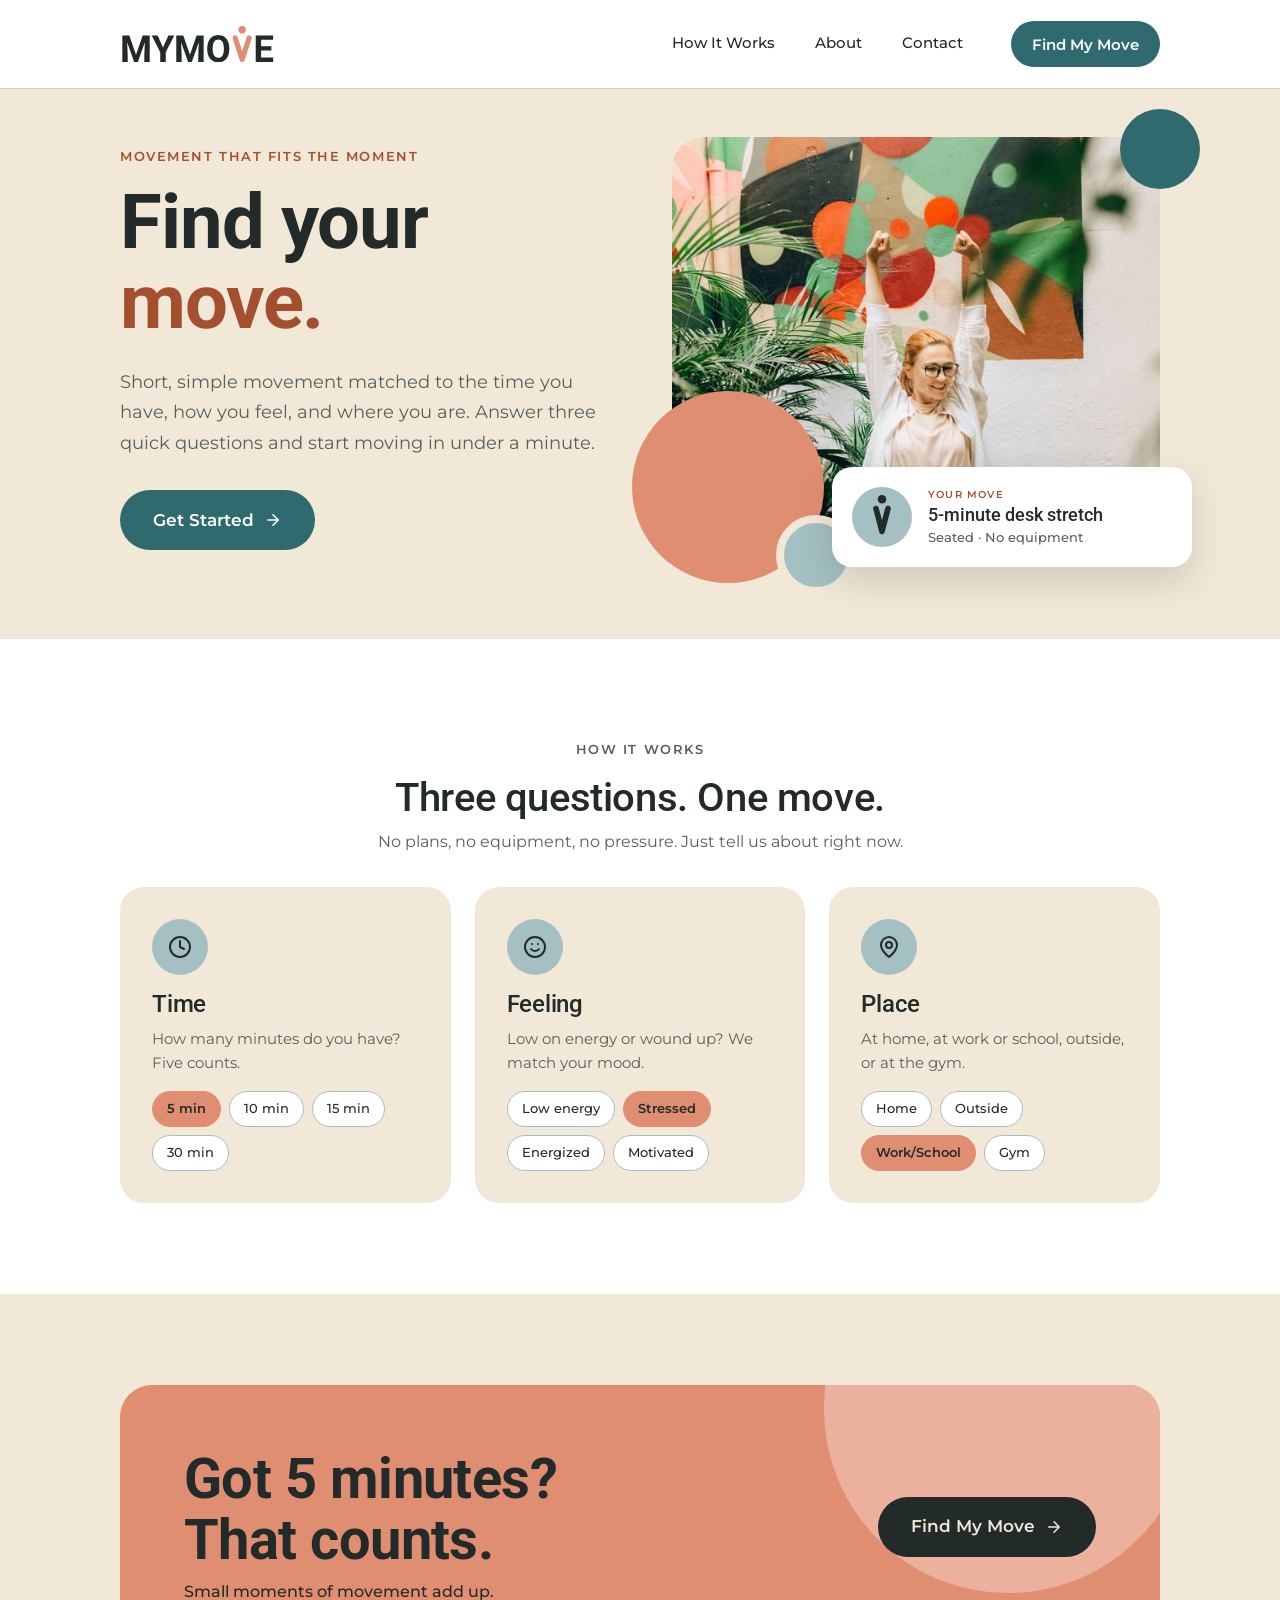
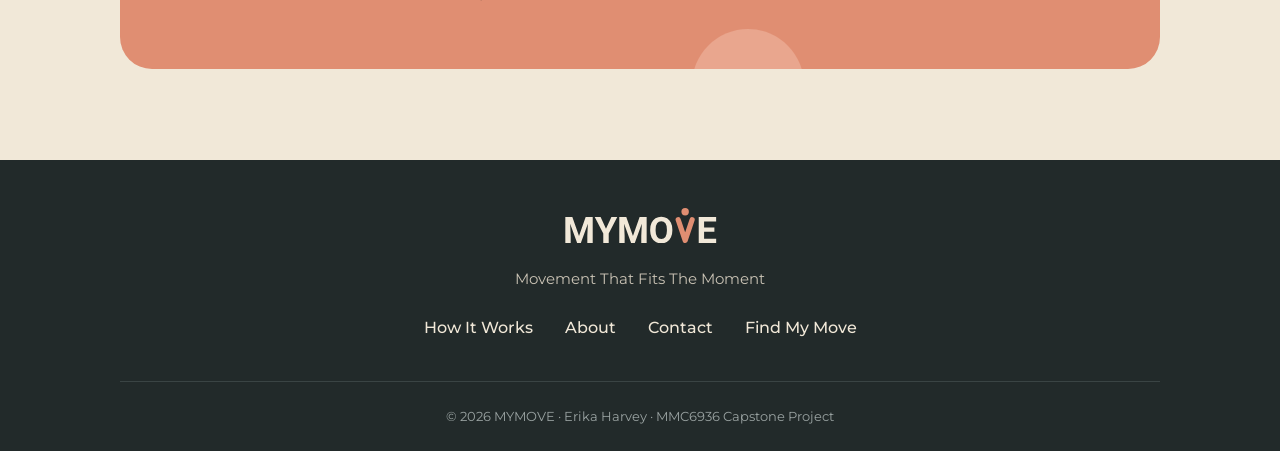
==== commit f6132cd5: "changes made from classmate's feedback" ====
--- a/index.html
+++ b/index.html
@@ -76,13 +76,13 @@
             <span class="icon-badge input-card__icon"><svg class="icon" aria-hidden="true"><use href="assets/icons.svg#smile"></use></svg></span>
             <h3 class="card__title input-card__title">Feeling</h3>
             <p class="card__text input-card__text">Low on energy or wound up? We match your mood.</p>
-            <ul class="chip-list input-card__chips" aria-label="Feeling options"><li class="chip">Low energy</li><li class="chip chip--selected">Stressed</li><li class="chip">Energized</li></ul>
+            <ul class="chip-list input-card__chips" aria-label="Feeling options"><li class="chip">Low energy</li><li class="chip chip--selected">Stressed</li><li class="chip">Energized</li><li class="chip">Motivated</li></ul>
           </article>
           <article class="card card--cream input-card input-card--row">
             <span class="icon-badge input-card__icon"><svg class="icon" aria-hidden="true"><use href="assets/icons.svg#pin"></use></svg></span>
             <h3 class="card__title input-card__title">Place</h3>
-            <p class="card__text input-card__text">At your desk, at home, or outside. No gym needed.</p>
-            <ul class="chip-list input-card__chips" aria-label="Place options"><li class="chip">Home</li><li class="chip">Outside</li><li class="chip chip--selected">Work/School</li></ul>
+            <p class="card__text input-card__text">At home, at work or school, outside, or at the gym.</p>
+            <ul class="chip-list input-card__chips" aria-label="Place options"><li class="chip">Home</li><li class="chip">Outside</li><li class="chip chip--selected">Work/School</li><li class="chip">Gym</li></ul>
           </article>
         </div>
       </div>
--- a/css/styles.css
+++ b/css/styles.css
@@ -877,6 +877,22 @@
 .flow-step { display: grid; gap: var(--space-2); align-content: start; }
 .flow-step__top { display: flex; justify-content: space-between; align-items: center; }
 .flow-step__top .icon { color: var(--color-deep-teal); }
+.flow-step__more { margin-top: var(--space-2); }
+.flow-step__more summary {
+  display: inline-flex; align-items: center; gap: 0.4rem; cursor: pointer;
+  font-weight: 600; font-size: 0.9375rem; color: var(--color-deep-teal); list-style: none;
+}
+.flow-step__more summary::-webkit-details-marker { display: none; }
+.flow-step__more summary::after {
+  content: ""; width: 0.45rem; height: 0.45rem; margin-top: -0.2rem;
+  border-right: 2px solid currentColor; border-bottom: 2px solid currentColor;
+  transform: rotate(45deg); transition: transform 0.2s;
+}
+.flow-step__more[open] summary::after { transform: rotate(-135deg); margin-top: 0.2rem; }
+.flow-step__more summary:hover { text-decoration: underline; }
+.flow-step__questions { display: grid; gap: 0.6rem; margin-top: var(--space-2); }
+.flow-step__questions dt { font-weight: 600; font-size: 0.875rem; }
+.flow-step__questions dd { font-size: 0.875rem; color: var(--color-text-muted); }
 .about-hero__title { font-size: clamp(2.125rem, 1.6rem + 2.4vw, 3.625rem); letter-spacing: -0.015em; margin-bottom: var(--space-3); }
 .about-hero p + p { margin-top: var(--space-2); }
 .story {
